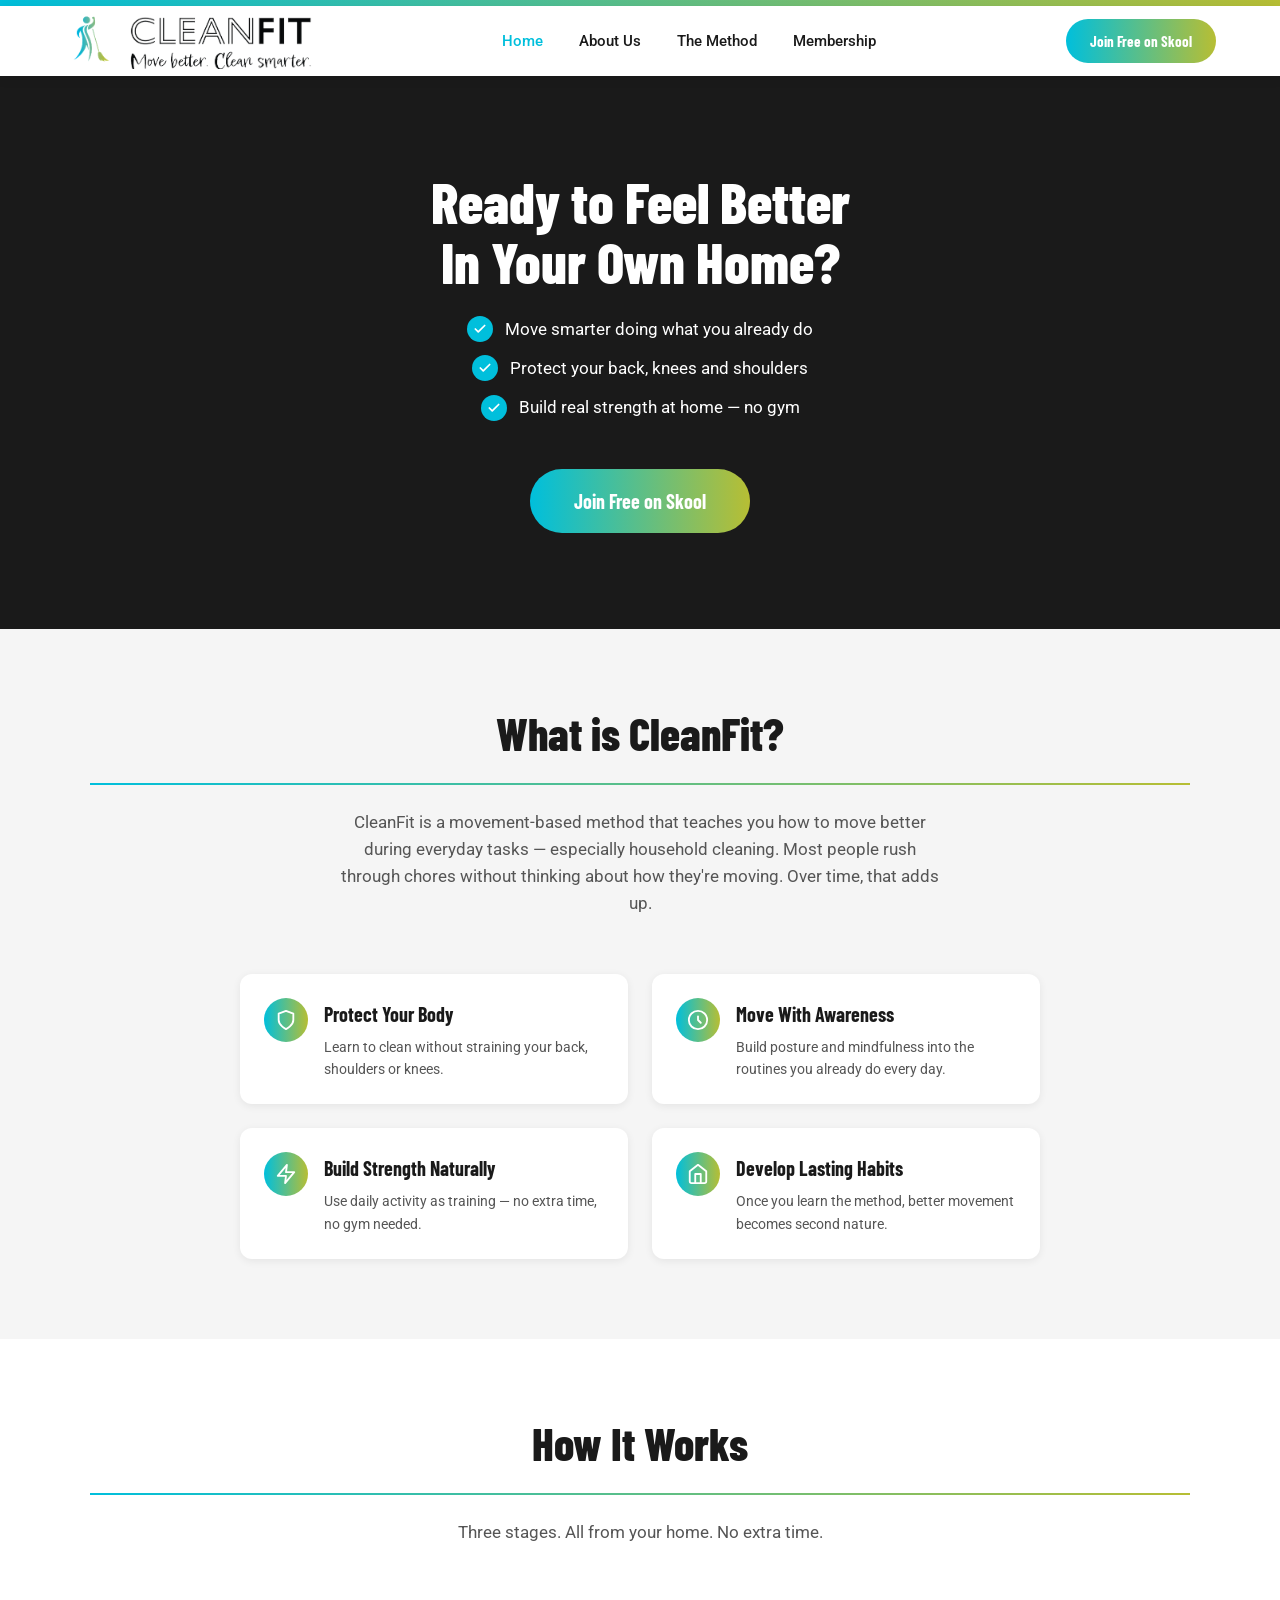
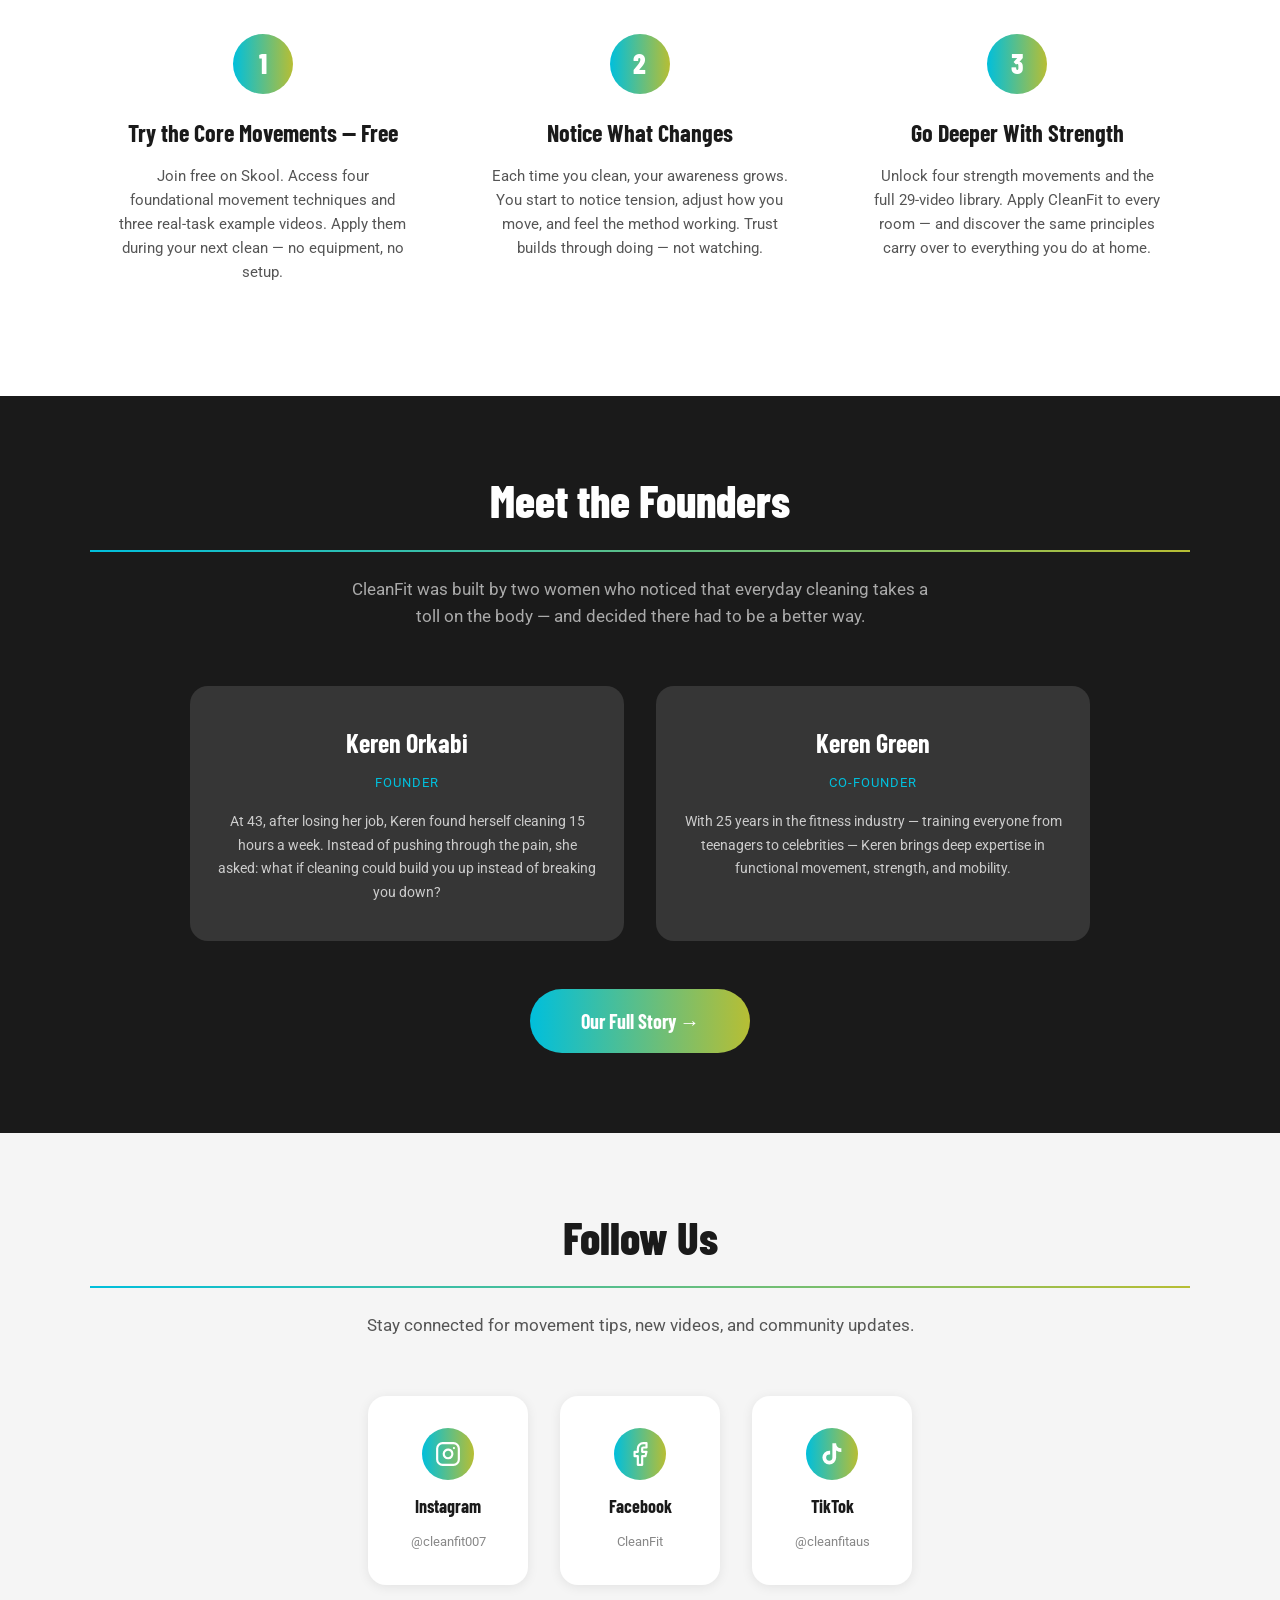
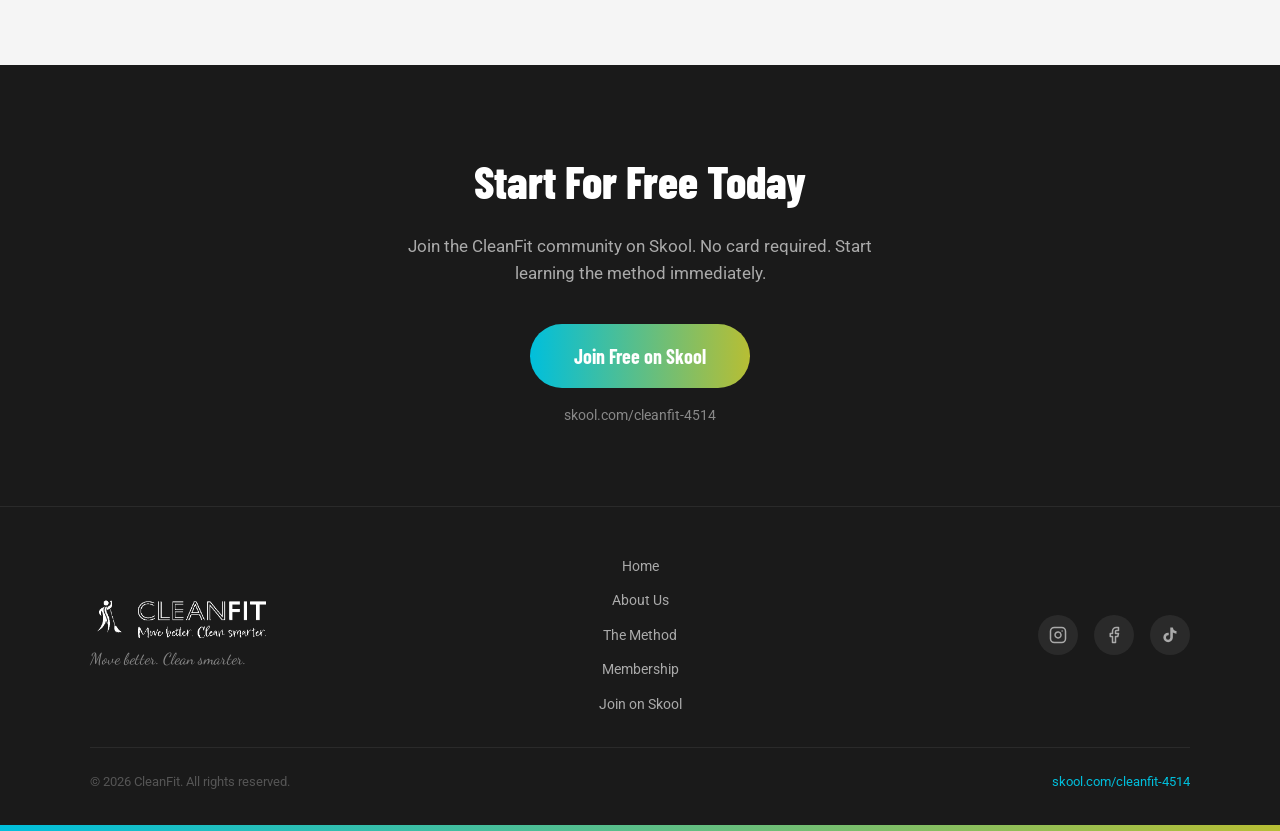
==== index.html @ e42758a2 "fix: update TikTok link to @cleanfitoz across all pages" ====
<!DOCTYPE html>
<html lang="en">
<head>
  <meta charset="UTF-8">
  <meta name="viewport" content="width=device-width, initial-scale=1.0">
  <title>CleanFit – Move Better. Clean Stronger.</title>
  <meta name="description" content="CleanFit teaches you how to move smarter during everyday cleaning tasks — build strength, protect your body, no gym required. Join free on Skool.">
  <link rel="preconnect" href="https://fonts.googleapis.com">
  <link rel="preconnect" href="https://fonts.gstatic.com" crossorigin>
  <link href="https://fonts.googleapis.com/css2?family=Barlow+Condensed:wght@700;800&family=Dancing+Script:wght@700&family=Roboto:wght@400;500&display=swap" rel="stylesheet">
  <link rel="stylesheet" href="css/styles.css">
</head>
<body>

  <!-- Gradient Strip Top -->
  <div class="gradient-strip"></div>

  <!-- Navigation -->
  <nav class="nav">
    <div class="nav-inner">
      <a href="index.html" class="nav-logo">
        <img src="assets/cleanfit-logo-horizontal.png" alt="CleanFit">
      </a>
      <div class="nav-links">
        <a href="index.html" class="active">Home</a>
        <a href="about.html">About Us</a>
        <a href="method.html">The Method</a>
        <a href="membership.html">Membership</a>
      </div>
      <div class="nav-cta">
        <a href="https://skool.com/cleanfit-4514" target="_blank" class="btn-primary">Join Free on Skool</a>
      </div>
      <div class="nav-hamburger" aria-label="Menu">
        <span></span><span></span><span></span>
      </div>
    </div>
    <div class="nav-mobile">
      <a href="index.html">Home</a>
      <a href="about.html">About Us</a>
      <a href="method.html">The Method</a>
      <a href="membership.html">Membership</a>
      <a href="https://skool.com/cleanfit-4514" target="_blank" class="btn-primary">Join Free on Skool</a>
    </div>
  </nav>

  <!-- Hero -->
  <section class="hero">
    <div class="hero-inner">
      <h1>
        <span>Ready to Feel Better</span>
        <span>In Your Own Home?</span>
      </h1>
      <div class="hero-bullets">
        <div class="hero-bullet">
          <div class="tick-filled">
            <svg viewBox="0 0 24 24" fill="none" stroke="white" stroke-width="3" stroke-linecap="round" stroke-linejoin="round"><polyline points="20 6 9 17 4 12"/></svg>
          </div>
          <span>Move smarter doing what you already do</span>
        </div>
        <div class="hero-bullet">
          <div class="tick-filled">
            <svg viewBox="0 0 24 24" fill="none" stroke="white" stroke-width="3" stroke-linecap="round" stroke-linejoin="round"><polyline points="20 6 9 17 4 12"/></svg>
          </div>
          <span>Protect your back, knees and shoulders</span>
        </div>
        <div class="hero-bullet">
          <div class="tick-filled">
            <svg viewBox="0 0 24 24" fill="none" stroke="white" stroke-width="3" stroke-linecap="round" stroke-linejoin="round"><polyline points="20 6 9 17 4 12"/></svg>
          </div>
          <span>Build real strength at home — no gym</span>
        </div>
      </div>
      <a href="https://skool.com/cleanfit-4514" target="_blank" class="btn-primary">Join Free on Skool</a>
    </div>
  </section>

  <!-- What is CleanFit -->
  <section class="section section-surface">
    <div class="section-inner">
      <div class="section-header">
        <h2 class="headline-lg">What is CleanFit?</h2>
        <hr class="gradient-divider">
        <p>CleanFit is a movement-based method that teaches you how to move better during everyday tasks — especially household cleaning. Most people rush through chores without thinking about how they're moving. Over time, that adds up.</p>
      </div>
      <div class="benefits-grid">
        <div class="benefit-item">
          <div class="benefit-icon">
            <svg viewBox="0 0 24 24" fill="none" stroke="currentColor" stroke-width="2" stroke-linecap="round" stroke-linejoin="round"><path d="M12 22s8-4 8-10V5l-8-3-8 3v7c0 6 8 10 8 10z"/></svg>
          </div>
          <div>
            <h3>Protect Your Body</h3>
            <p>Learn to clean without straining your back, shoulders or knees.</p>
          </div>
        </div>
        <div class="benefit-item">
          <div class="benefit-icon">
            <svg viewBox="0 0 24 24" fill="none" stroke="currentColor" stroke-width="2" stroke-linecap="round" stroke-linejoin="round"><circle cx="12" cy="12" r="10"/><path d="M12 8v4l3 3"/></svg>
          </div>
          <div>
            <h3>Move With Awareness</h3>
            <p>Build posture and mindfulness into the routines you already do every day.</p>
          </div>
        </div>
        <div class="benefit-item">
          <div class="benefit-icon">
            <svg viewBox="0 0 24 24" fill="none" stroke="currentColor" stroke-width="2" stroke-linecap="round" stroke-linejoin="round"><path d="M13 2L3 14h9l-1 8 10-12h-9l1-8z"/></svg>
          </div>
          <div>
            <h3>Build Strength Naturally</h3>
            <p>Use daily activity as training — no extra time, no gym needed.</p>
          </div>
        </div>
        <div class="benefit-item">
          <div class="benefit-icon">
            <svg viewBox="0 0 24 24" fill="none" stroke="currentColor" stroke-width="2" stroke-linecap="round" stroke-linejoin="round"><path d="M3 9l9-7 9 7v11a2 2 0 01-2 2H5a2 2 0 01-2-2z"/><polyline points="9 22 9 12 15 12 15 22"/></svg>
          </div>
          <div>
            <h3>Develop Lasting Habits</h3>
            <p>Once you learn the method, better movement becomes second nature.</p>
          </div>
        </div>
      </div>
    </div>
  </section>

  <!-- How It Works -->
  <section class="section section-light">
    <div class="section-inner">
      <div class="section-header">
        <h2 class="headline-lg">How It Works</h2>
        <hr class="gradient-divider">
        <p>Three stages. All from your home. No extra time.</p>
      </div>
      <div class="steps-grid">
        <div class="step-item">
          <div class="step-number">1</div>
          <h3>Try the Core Movements — Free</h3>
          <p>Join free on Skool. Access four foundational movement techniques and three real-task example videos. Apply them during your next clean — no equipment, no setup.</p>
        </div>
        <div class="step-item">
          <div class="step-number">2</div>
          <h3>Notice What Changes</h3>
          <p>Each time you clean, your awareness grows. You start to notice tension, adjust how you move, and feel the method working. Trust builds through doing — not watching.</p>
        </div>
        <div class="step-item">
          <div class="step-number">3</div>
          <h3>Go Deeper With Strength</h3>
          <p>Unlock four strength movements and the full 29-video library. Apply CleanFit to every room — and discover the same principles carry over to everything you do at home.</p>
        </div>
      </div>
    </div>
  </section>

  <!-- Meet the Founders Teaser -->
  <section class="section section-dark">
    <div class="section-inner">
      <div class="section-header">
        <h2 class="headline-lg" style="color:white;">Meet the Founders</h2>
        <hr class="gradient-divider">
        <p style="color:#aaa;">CleanFit was built by two women who noticed that everyday cleaning takes a toll on the body — and decided there had to be a better way.</p>
      </div>
      <div class="founders-teaser">
        <div class="founder-card">
          <h3>Keren Orkabi</h3>
          <p class="role">Founder</p>
          <p>At 43, after losing her job, Keren found herself cleaning 15 hours a week. Instead of pushing through the pain, she asked: what if cleaning could build you up instead of breaking you down?</p>
        </div>
        <div class="founder-card">
          <h3>Keren Green</h3>
          <p class="role">Co-Founder</p>
          <p>With 25 years in the fitness industry — training everyone from teenagers to celebrities — Keren brings deep expertise in functional movement, strength, and mobility.</p>
        </div>
      </div>
      <div style="text-align:center;">
        <a href="about.html" class="btn-primary">Our Full Story →</a>
      </div>
    </div>
  </section>

  <!-- Follow Us -->
  <section class="section section-surface">
    <div class="section-inner">
      <div class="section-header">
        <h2 class="headline-lg">Follow Us</h2>
        <hr class="gradient-divider">
        <p>Stay connected for movement tips, new videos, and community updates.</p>
      </div>
      <div class="social-follow-grid">
        <a href="https://instagram.com/cleanfit007" target="_blank" rel="noopener" class="social-follow-card">
          <div class="platform-icon">
            <svg viewBox="0 0 24 24" fill="none" stroke="currentColor" stroke-width="2" stroke-linecap="round" stroke-linejoin="round"><rect x="2" y="2" width="20" height="20" rx="5" ry="5"/><path d="M16 11.37A4 4 0 1112.63 8 4 4 0 0116 11.37z"/><line x1="17.5" y1="6.5" x2="17.51" y2="6.5"/></svg>
          </div>
          <span class="platform-name">Instagram</span>
          <span class="platform-handle">@cleanfit007</span>
        </a>
        <a href="https://www.facebook.com/profile.php?id=61574846408626" target="_blank" rel="noopener" class="social-follow-card">
          <div class="platform-icon">
            <svg viewBox="0 0 24 24" fill="none" stroke="currentColor" stroke-width="2" stroke-linecap="round" stroke-linejoin="round"><path d="M18 2h-3a5 5 0 00-5 5v3H7v4h3v8h4v-8h3l1-4h-4V7a1 1 0 011-1h3z"/></svg>
          </div>
          <span class="platform-name">Facebook</span>
          <span class="platform-handle">CleanFit</span>
        </a>
        <a href="https://www.tiktok.com/@cleanfitoz" target="_blank" rel="noopener" class="social-follow-card">
          <div class="platform-icon">
            <svg viewBox="0 0 24 24" fill="currentColor"><path d="M19.59 6.69a4.83 4.83 0 01-3.77-4.25V2h-3.45v13.67a2.89 2.89 0 01-2.88 2.5 2.89 2.89 0 01-2.89-2.89 2.89 2.89 0 012.89-2.89c.28 0 .54.04.79.1V9.01a6.33 6.33 0 00-.79-.05 6.34 6.34 0 00-6.34 6.34 6.34 6.34 0 006.34 6.34 6.34 6.34 0 006.33-6.34V8.69a8.26 8.26 0 004.83 1.55V6.79a4.85 4.85 0 01-1.06-.1z"/></svg>
          </div>
          <span class="platform-name">TikTok</span>
          <span class="platform-handle">@cleanfitaus</span>
        </a>
      </div>
    </div>
  </section>

  <!-- Final CTA -->
  <section class="cta-banner">
    <h2>Start For Free Today</h2>
    <p>Join the CleanFit community on Skool. No card required. Start learning the method immediately.</p>
    <a href="https://skool.com/cleanfit-4514" target="_blank" class="btn-primary">Join Free on Skool</a>
    <span class="cta-url">skool.com/cleanfit-4514</span>
  </section>

  <!-- Footer -->
  <footer class="footer">
    <div class="footer-inner">
      <div class="footer-logo">
        <img src="assets/cleanfit-logo-horizontal-dark.png" alt="CleanFit" style="height:40px;width:auto;">
        <p class="footer-tagline">Move better. Clean smarter.</p>
      </div>
      <div class="footer-links">
        <a href="index.html">Home</a>
        <a href="about.html">About Us</a>
        <a href="method.html">The Method</a>
        <a href="membership.html">Membership</a>
        <a href="https://skool.com/cleanfit-4514" target="_blank">Join on Skool</a>
      </div>
      <div class="footer-social">
        <a href="https://instagram.com/cleanfit007" target="_blank" rel="noopener" class="social-icon" aria-label="Instagram">
          <svg viewBox="0 0 24 24" fill="none" stroke="currentColor" stroke-width="2" stroke-linecap="round" stroke-linejoin="round"><rect x="2" y="2" width="20" height="20" rx="5" ry="5"/><path d="M16 11.37A4 4 0 1112.63 8 4 4 0 0116 11.37z"/><line x1="17.5" y1="6.5" x2="17.51" y2="6.5"/></svg>
        </a>
        <a href="https://www.facebook.com/profile.php?id=61574846408626" target="_blank" rel="noopener" class="social-icon" aria-label="Facebook">
          <svg viewBox="0 0 24 24" fill="none" stroke="currentColor" stroke-width="2" stroke-linecap="round" stroke-linejoin="round"><path d="M18 2h-3a5 5 0 00-5 5v3H7v4h3v8h4v-8h3l1-4h-4V7a1 1 0 011-1h3z"/></svg>
        </a>
        <a href="https://www.tiktok.com/@cleanfitoz" target="_blank" rel="noopener" class="social-icon" aria-label="TikTok">
          <svg viewBox="0 0 24 24" fill="currentColor"><path d="M19.59 6.69a4.83 4.83 0 01-3.77-4.25V2h-3.45v13.67a2.89 2.89 0 01-2.88 2.5 2.89 2.89 0 01-2.89-2.89 2.89 2.89 0 012.89-2.89c.28 0 .54.04.79.1V9.01a6.33 6.33 0 00-.79-.05 6.34 6.34 0 00-6.34 6.34 6.34 6.34 0 006.34 6.34 6.34 6.34 0 006.33-6.34V8.69a8.26 8.26 0 004.83 1.55V6.79a4.85 4.85 0 01-1.06-.1z"/></svg>
        </a>
      </div>
    </div>
    <div class="footer-bottom">
      <p>© 2026 CleanFit. All rights reserved.</p>
      <span class="footer-skool">skool.com/cleanfit-4514</span>
    </div>
  </footer>

  <!-- Gradient Strip Bottom -->
  <div class="gradient-strip"></div>

  <script src="js/main.js"></script>
</body>
</html>
---- css/styles.css ----
/* ============================================
   CleanFit Website – Styles
   Brand tokens from CleanFit_Theme.md
   ============================================ */

:root {
  --color-primary: #00BFDC;
  --color-secondary: #B7BE34;
  --color-near-black: #1A1A1A;
  --color-white: #FFFFFF;
  --color-surface: #F5F5F5;
  --color-card-dark: #363636;
  --color-warm-cream: #FBF5E8;
  --gradient: linear-gradient(to right, #00BFDC, #B7BE34);
  --font-display: 'Barlow Condensed', sans-serif;
  --font-body: 'Roboto', sans-serif;
  --font-script: 'Dancing Script', cursive;
  --radius-sm: 8px;
  --radius-md: 12px;
  --radius-lg: 18px;
  --radius-full: 9999px;
}

/* ============================================
   Reset & Base
   ============================================ */
*, *::before, *::after { box-sizing: border-box; margin: 0; padding: 0; }

html { scroll-behavior: smooth; }

body {
  font-family: var(--font-body);
  font-size: 16px;
  color: var(--color-near-black);
  background: var(--color-white);
  line-height: 1.6;
}

img { max-width: 100%; display: block; }
a { color: inherit; text-decoration: none; }
ul { list-style: none; }

/* ============================================
   Gradient Strip
   ============================================ */
.gradient-strip {
  height: 6px;
  background: var(--gradient);
  width: 100%;
  flex-shrink: 0;
}

/* ============================================
   Typography
   ============================================ */
.display { font-family: var(--font-display); font-size: 57px; font-weight: 800; line-height: 1.05; }
.headline-lg { font-family: var(--font-display); font-size: 45px; font-weight: 800; line-height: 1.1; }
.headline-md { font-family: var(--font-display); font-size: 32px; font-weight: 700; line-height: 1.15; }
.headline-sm { font-family: var(--font-display); font-size: 28px; font-weight: 700; line-height: 1.2; }
.tagline { font-family: var(--font-script); font-size: 24px; font-weight: 700; }
.body-lg { font-size: 16px; line-height: 1.7; }
.body-md { font-size: 14px; line-height: 1.6; }

.gradient-text {
  background: var(--gradient);
  -webkit-background-clip: text;
  -webkit-text-fill-color: transparent;
  background-clip: text;
}

/* ============================================
   Buttons
   ============================================ */
.btn-primary {
  display: inline-block;
  background: var(--gradient);
  color: var(--color-white);
  font-family: var(--font-display);
  font-weight: 700;
  font-size: 20px;
  padding: 16px 40px;
  border-radius: var(--radius-full);
  border: none;
  cursor: pointer;
  min-width: 220px;
  text-align: center;
  transition: opacity 0.2s ease, transform 0.2s ease;
}
.btn-primary:hover { opacity: 0.92; transform: translateY(-2px); }

.btn-ghost {
  display: inline-block;
  background: transparent;
  color: var(--color-white);
  font-family: var(--font-display);
  font-weight: 700;
  font-size: 18px;
  padding: 14px 36px;
  border-radius: var(--radius-full);
  border: 2px solid var(--color-primary);
  cursor: pointer;
  text-align: center;
  transition: background 0.2s ease;
}
.btn-ghost:hover { background: rgba(0,191,220,0.1); }

/* ============================================
   Gradient Divider
   ============================================ */
.gradient-divider {
  height: 2px;
  background: var(--gradient);
  border: none;
  margin: 24px 0;
}

/* ============================================
   Navigation
   ============================================ */
.nav {
  position: sticky;
  top: 0;
  z-index: 100;
  background: var(--color-white);
  box-shadow: 0 2px 12px rgba(0,0,0,0.08);
}

.nav-inner {
  max-width: 1200px;
  margin: 0 auto;
  padding: 0 24px;
  height: 70px;
  display: flex;
  align-items: center;
  justify-content: space-between;
  gap: 24px;
}

.nav-logo img { height: 56px; width: auto; }

.nav-links {
  display: flex;
  align-items: center;
  gap: 36px;
}

.nav-links a {
  font-family: var(--font-body);
  font-weight: 500;
  font-size: 15px;
  color: var(--color-near-black);
  transition: color 0.2s;
}
.nav-links a:hover, .nav-links a.active { color: var(--color-primary); }

.nav-cta .btn-primary { font-size: 15px; padding: 10px 24px; min-width: unset; }

.nav-hamburger {
  display: none;
  flex-direction: column;
  gap: 5px;
  cursor: pointer;
  padding: 8px;
}
.nav-hamburger span {
  display: block;
  width: 24px;
  height: 2px;
  background: var(--color-near-black);
  transition: all 0.3s;
}

.nav-mobile {
  display: none;
  flex-direction: column;
  background: var(--color-white);
  padding: 16px 24px 24px;
  border-top: 1px solid #eee;
}
.nav-mobile a {
  font-size: 16px;
  font-weight: 500;
  padding: 12px 0;
  border-bottom: 1px solid #f0f0f0;
  color: var(--color-near-black);
}
.nav-mobile a:last-child { border-bottom: none; }
.nav-mobile .btn-primary { margin-top: 16px; width: 100%; }

/* ============================================
   Hero
   ============================================ */
.hero {
  background: var(--color-near-black);
  padding: 96px 24px;
  text-align: center;
}

.hero-inner { max-width: 800px; margin: 0 auto; }

.hero h1 {
  font-family: var(--font-display);
  font-size: 57px;
  font-weight: 800;
  color: var(--color-white);
  line-height: 1.05;
  margin-bottom: 24px;
}

.hero h1 span { display: block; }

.hero-tagline {
  font-family: var(--font-script);
  font-size: 26px;
  color: var(--color-primary);
  margin-bottom: 32px;
}

.hero-bullets {
  display: flex;
  flex-direction: column;
  align-items: center;
  gap: 12px;
  margin-bottom: 48px;
}

.hero-bullet {
  display: flex;
  align-items: center;
  gap: 12px;
  color: var(--color-white);
  font-size: 17px;
}

.tick-filled {
  width: 26px;
  height: 26px;
  border-radius: 50%;
  background: var(--color-primary);
  display: flex;
  align-items: center;
  justify-content: center;
  flex-shrink: 0;
}

.tick-filled svg { width: 14px; height: 14px; }

/* ============================================
   Section Base
   ============================================ */
.section { padding: 80px 24px; }
.section-inner { max-width: 1100px; margin: 0 auto; }
.section-header { text-align: center; margin-bottom: 56px; }
.section-header h2 { margin-bottom: 16px; }
.section-header p { max-width: 600px; margin: 0 auto; color: #555; font-size: 17px; }

.section-light { background: var(--color-white); }
.section-surface { background: var(--color-surface); }
.section-dark { background: var(--color-near-black); color: var(--color-white); }
.section-cream { background: var(--color-warm-cream); }

/* ============================================
   What is CleanFit – Benefit Ticks
   ============================================ */
.benefits-grid {
  display: grid;
  grid-template-columns: repeat(2, 1fr);
  gap: 24px;
  max-width: 800px;
  margin: 0 auto;
}

.benefit-item {
  display: flex;
  align-items: flex-start;
  gap: 16px;
  background: var(--color-white);
  padding: 24px;
  border-radius: var(--radius-md);
  box-shadow: 0 2px 8px rgba(0,0,0,0.07);
}

.benefit-icon {
  width: 44px;
  height: 44px;
  border-radius: 50%;
  background: var(--gradient);
  display: flex;
  align-items: center;
  justify-content: center;
  flex-shrink: 0;
}
.benefit-icon svg { width: 22px; height: 22px; color: white; }

.benefit-item h3 {
  font-family: var(--font-display);
  font-size: 20px;
  font-weight: 700;
  margin-bottom: 6px;
}
.benefit-item p { font-size: 14px; color: #555; }

/* ============================================
   How It Works – Steps
   ============================================ */
.steps-grid {
  display: grid;
  grid-template-columns: repeat(3, 1fr);
  gap: 32px;
}

.step-item { text-align: center; padding: 32px 24px; }

.step-number {
  width: 60px;
  height: 60px;
  border-radius: 50%;
  background: var(--gradient);
  color: var(--color-white);
  font-family: var(--font-display);
  font-size: 28px;
  font-weight: 800;
  display: flex;
  align-items: center;
  justify-content: center;
  margin: 0 auto 20px;
}

.step-item h3 {
  font-family: var(--font-display);
  font-size: 24px;
  font-weight: 700;
  margin-bottom: 12px;
}
.step-item p { color: #555; font-size: 15px; }

/* ============================================
   Founders Teaser
   ============================================ */
.founders-teaser {
  display: grid;
  grid-template-columns: repeat(2, 1fr);
  gap: 32px;
  max-width: 900px;
  margin: 0 auto 48px;
}

.founder-card {
  background: var(--color-card-dark);
  border-radius: var(--radius-lg);
  padding: 36px 28px;
  text-align: center;
  color: var(--color-white);
}

.founder-card h3 {
  font-family: var(--font-display);
  font-size: 26px;
  font-weight: 700;
  margin-bottom: 8px;
}

.founder-card .role {
  font-size: 13px;
  color: var(--color-primary);
  text-transform: uppercase;
  letter-spacing: 1px;
  margin-bottom: 16px;
}

.founder-card p { font-size: 14px; color: #ccc; line-height: 1.7; }

/* ============================================
   Pricing Cards
   ============================================ */
.pricing-grid {
  display: grid;
  grid-template-columns: repeat(2, 1fr);
  gap: 32px;
  max-width: 760px;
  margin: 0 auto 48px;
}

.pricing-card {
  background: var(--color-card-dark);
  border-radius: var(--radius-lg);
  overflow: hidden;
}

.pricing-card .card-header {
  padding: 28px 24px;
  text-align: center;
}

.pricing-card.free .card-header { background: var(--color-primary); }
.pricing-card.member .card-header { background: var(--color-secondary); }

.tier-pill {
  display: inline-block;
  background: rgba(255,255,255,0.25);
  color: white;
  font-family: var(--font-display);
  font-size: 13px;
  font-weight: 700;
  letter-spacing: 2px;
  text-transform: uppercase;
  padding: 4px 16px 6px;
  border-radius: 10px;
  margin-bottom: 10px;
}

.card-header .card-price {
  font-family: var(--font-display);
  font-size: 42px;
  font-weight: 800;
  color: var(--color-white);
  line-height: 1;
  margin-bottom: 4px;
}

.card-header .card-subtitle {
  font-size: 13px;
  color: rgba(255,255,255,0.75);
}

.card-body { padding: 28px 24px; }

.tick-item {
  display: flex;
  align-items: center;
  gap: 12px;
  margin-bottom: 16px;
  color: var(--color-white);
  font-size: 15px;
}

.tick-circle {
  width: 26px;
  height: 26px;
  border-radius: 50%;
  display: flex;
  align-items: center;
  justify-content: center;
  flex-shrink: 0;
}
.tick-circle svg { width: 14px; height: 14px; }
.free .tick-circle { background: var(--color-primary); }
.member .tick-circle { background: var(--color-secondary); }

.pricing-cta { text-align: center; }

/* ============================================
   CTA Banner
   ============================================ */
.cta-banner {
  background: var(--color-near-black);
  padding: 80px 24px;
  text-align: center;
}

.cta-banner h2 {
  font-family: var(--font-display);
  font-size: 45px;
  font-weight: 800;
  color: var(--color-white);
  margin-bottom: 16px;
}

.cta-banner p {
  color: #aaa;
  font-size: 17px;
  margin-bottom: 36px;
  max-width: 500px;
  margin-left: auto;
  margin-right: auto;
}

.cta-url {
  display: block;
  margin-top: 16px;
  font-size: 14px;
  color: #888;
}

/* ============================================
   Footer
   ============================================ */
.footer {
  background: var(--color-near-black);
  padding: 48px 24px 32px;
  border-top: 1px solid #2a2a2a;
}

.footer-inner {
  max-width: 1100px;
  margin: 0 auto;
  display: grid;
  grid-template-columns: 1fr auto 1fr;
  align-items: center;
  gap: 32px;
  margin-bottom: 32px;
}

.footer-logo img { width: 60px; }
.footer-logo .footer-tagline {
  font-family: var(--font-script);
  font-size: 16px;
  color: #888;
  margin-top: 8px;
}

.footer-links {
  display: flex;
  flex-direction: column;
  align-items: center;
  gap: 12px;
}
.footer-links a { color: #aaa; font-size: 14px; transition: color 0.2s; }
.footer-links a:hover { color: var(--color-primary); }

.footer-social {
  display: flex;
  justify-content: flex-end;
  gap: 16px;
}

.social-icon {
  width: 40px;
  height: 40px;
  border-radius: 50%;
  background: #2a2a2a;
  display: flex;
  align-items: center;
  justify-content: center;
  color: #aaa;
  transition: background 0.2s, color 0.2s;
}
.social-icon:hover { background: var(--color-primary); color: var(--color-white); }
.social-icon svg { width: 18px; height: 18px; }

.footer-bottom {
  max-width: 1100px;
  margin: 0 auto;
  padding-top: 24px;
  border-top: 1px solid #2a2a2a;
  display: flex;
  justify-content: space-between;
  align-items: center;
}
.footer-bottom p { font-size: 13px; color: #555; }
.footer-skool { font-size: 13px; color: var(--color-primary); }

/* ============================================
   Page Hero (inner pages)
   ============================================ */
.page-hero {
  background: var(--color-near-black);
  padding: 72px 24px 64px;
  text-align: center;
}
.page-hero h1 {
  font-family: var(--font-display);
  font-size: 57px;
  font-weight: 800;
  color: var(--color-white);
  margin-bottom: 16px;
}
.page-hero p {
  font-size: 18px;
  color: #aaa;
  max-width: 560px;
  margin: 0 auto;
}

/* ============================================
   About Page – Founder Sections
   ============================================ */
.founder-section {
  display: grid;
  grid-template-columns: 1fr 1fr;
  gap: 64px;
  align-items: start;
  padding: 72px 0;
}

.founder-section.reverse { direction: rtl; }
.founder-section.reverse > * { direction: ltr; }

.founder-video {
  position: relative;
  padding-bottom: 56.25%;
  height: 0;
  border-radius: var(--radius-lg);
  overflow: hidden;
  background: #111;
}
.founder-video iframe {
  position: absolute;
  top: 0; left: 0;
  width: 100%; height: 100%;
  border: none;
}

.video-placeholder {
  position: absolute;
  top: 0; left: 0;
  width: 100%; height: 100%;
  display: flex;
  flex-direction: column;
  align-items: center;
  justify-content: center;
  background: #1a1a1a;
  color: #666;
  font-size: 14px;
  gap: 12px;
}
.video-placeholder svg { width: 48px; height: 48px; color: #444; }

.founder-content h2 {
  font-family: var(--font-display);
  font-size: 38px;
  font-weight: 800;
  margin-bottom: 6px;
}

.founder-content .founder-role {
  font-size: 13px;
  color: var(--color-primary);
  text-transform: uppercase;
  letter-spacing: 1.5px;
  margin-bottom: 20px;
}

.founder-content p {
  font-size: 16px;
  color: #444;
  line-height: 1.8;
  margin-bottom: 16px;
}

.quote-block {
  border-left: 3px solid var(--color-primary);
  padding: 16px 20px;
  margin: 24px 0;
  background: var(--color-surface);
  border-radius: 0 var(--radius-sm) var(--radius-sm) 0;
}
.quote-block p { font-style: italic; color: #333; margin: 0; }

/* ============================================
   Method Page
   ============================================ */
.movements-grid {
  display: grid;
  grid-template-columns: repeat(2, 1fr);
  gap: 24px;
}

.movement-card {
  background: var(--color-white);
  border-radius: var(--radius-md);
  padding: 28px;
  box-shadow: 0 2px 10px rgba(0,0,0,0.07);
  border-top: 4px solid var(--color-primary);
}

.movement-card.strength { border-top-color: var(--color-secondary); }

.movement-card h3 {
  font-family: var(--font-display);
  font-size: 24px;
  font-weight: 700;
  margin-bottom: 10px;
}

.movement-card p { font-size: 15px; color: #555; }

.course-table {
  width: 100%;
  border-collapse: collapse;
  margin-top: 16px;
}
.course-table th {
  background: var(--color-near-black);
  color: var(--color-white);
  font-family: var(--font-display);
  font-size: 16px;
  font-weight: 700;
  padding: 14px 20px;
  text-align: left;
}
.course-table td {
  padding: 14px 20px;
  border-bottom: 1px solid #eee;
  font-size: 15px;
}
.course-table tr:last-child td { border-bottom: none; }
.course-table tr:nth-child(even) td { background: var(--color-surface); }
.course-table td:last-child { text-align: center; font-weight: 500; color: var(--color-primary); }

/* ============================================
   Follow Us
   ============================================ */
.social-follow-grid {
  display: flex;
  justify-content: center;
  gap: 32px;
  flex-wrap: wrap;
}

.social-follow-card {
  display: flex;
  flex-direction: column;
  align-items: center;
  gap: 12px;
  padding: 32px 40px;
  background: var(--color-white);
  border-radius: var(--radius-lg);
  box-shadow: 0 2px 12px rgba(0,0,0,0.08);
  transition: transform 0.2s, box-shadow 0.2s;
  min-width: 160px;
}
.social-follow-card:hover { transform: translateY(-4px); box-shadow: 0 8px 24px rgba(0,0,0,0.12); }

.social-follow-card .platform-icon {
  width: 52px;
  height: 52px;
  border-radius: 50%;
  background: var(--gradient);
  display: flex;
  align-items: center;
  justify-content: center;
}
.social-follow-card .platform-icon svg { width: 26px; height: 26px; color: white; }
.social-follow-card .platform-name {
  font-family: var(--font-display);
  font-size: 18px;
  font-weight: 700;
}
.social-follow-card .platform-handle { font-size: 13px; color: #888; }

/* ============================================
   Responsive – Tablet (768px)
   ============================================ */
@media (min-width: 768px) and (max-width: 1023px) {
  .steps-grid { grid-template-columns: repeat(3, 1fr); }
  .founder-section { grid-template-columns: 1fr; gap: 40px; }
  .founder-section.reverse { direction: ltr; }
}

/* ============================================
   Responsive – Mobile (< 768px)
   ============================================ */
@media (max-width: 767px) {
  .display, .hero h1, .page-hero h1 { font-size: 38px; }
  .headline-lg, .cta-banner h2 { font-size: 32px; }
  .headline-md { font-size: 26px; }

  .hero { padding: 64px 20px; }
  .section { padding: 56px 20px; }

  .nav-links, .nav-cta { display: none; }
  .nav-hamburger { display: flex; }
  .nav-mobile.open { display: flex; }

  .benefits-grid { grid-template-columns: 1fr; }
  .steps-grid { grid-template-columns: 1fr; }
  .founders-teaser { grid-template-columns: 1fr; }
  .pricing-grid { grid-template-columns: 1fr; }
  .movements-grid { grid-template-columns: 1fr; }
  .founder-section { grid-template-columns: 1fr; gap: 32px; }
  .founder-section.reverse { direction: ltr; }

  .footer-inner { grid-template-columns: 1fr; text-align: center; }
  .footer-social { justify-content: center; }
  .footer-bottom { flex-direction: column; gap: 8px; text-align: center; }

  .btn-primary { width: 100%; min-width: unset; }
}
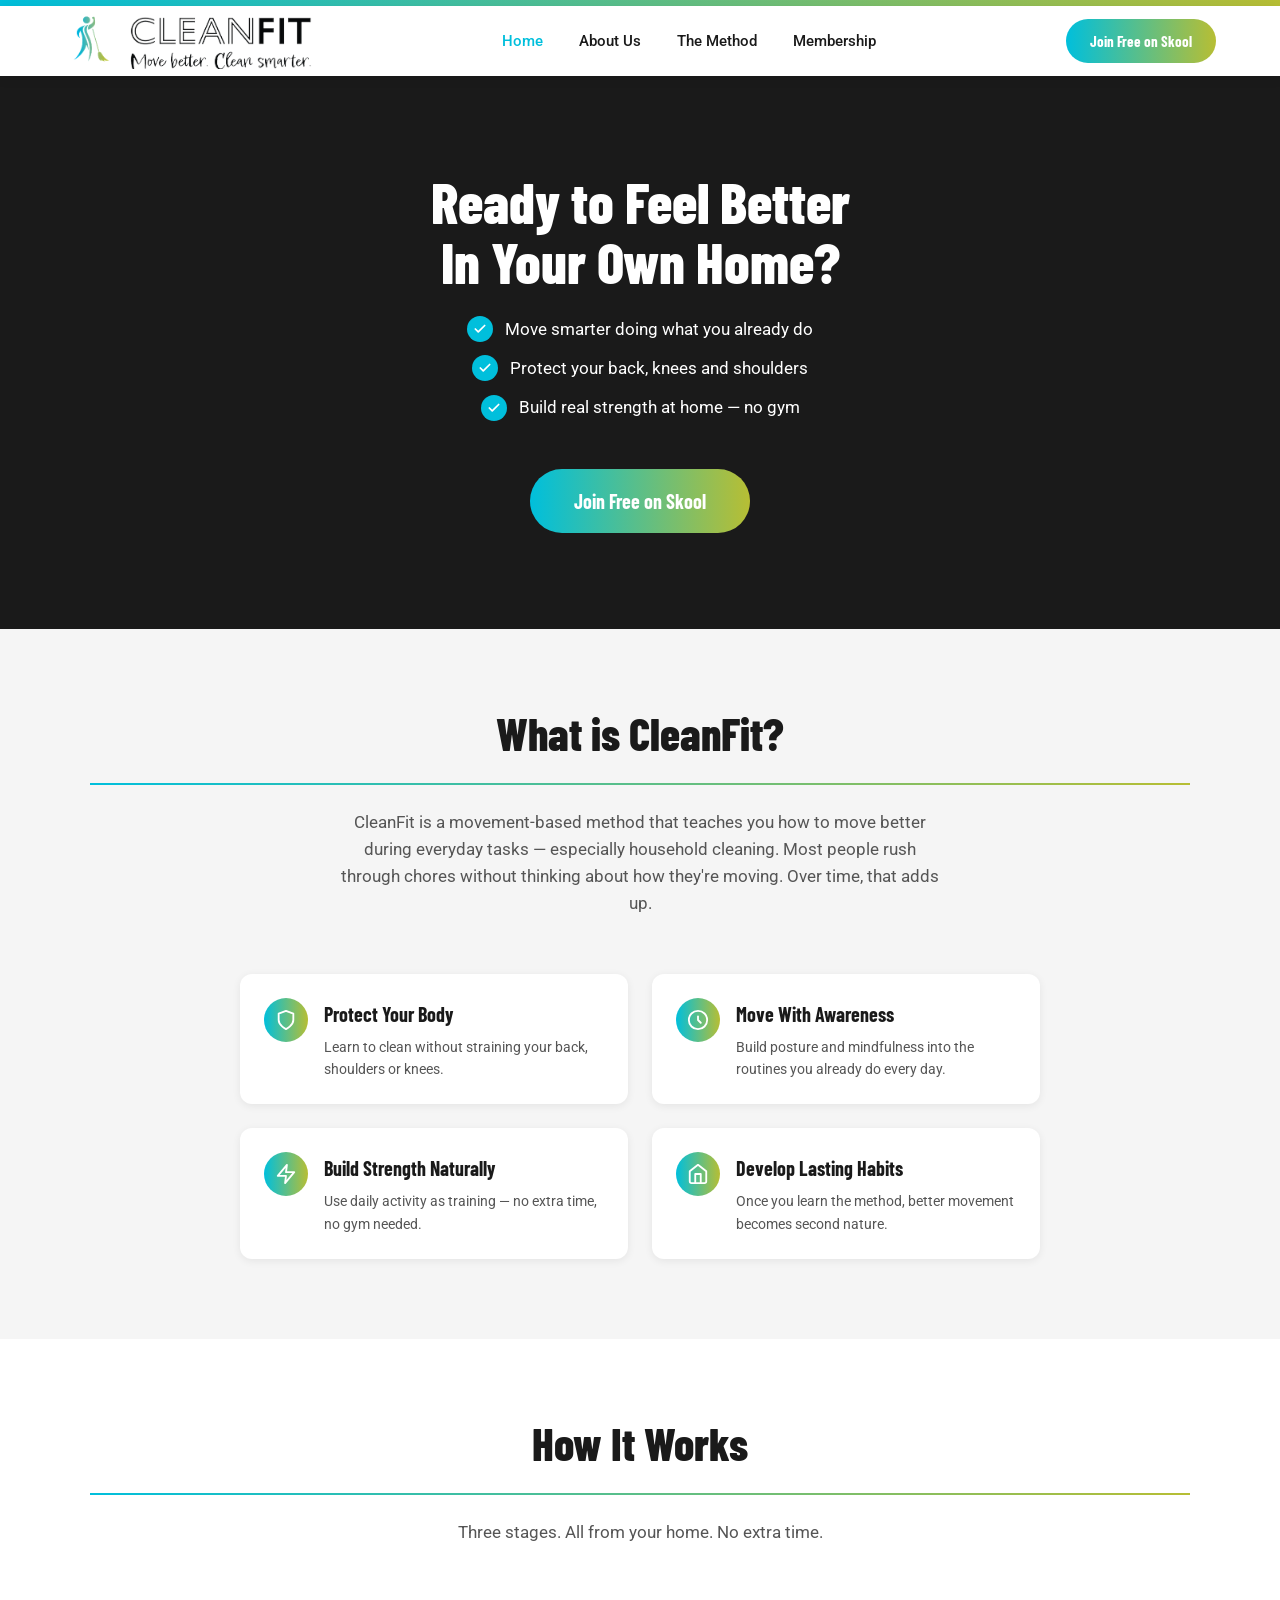
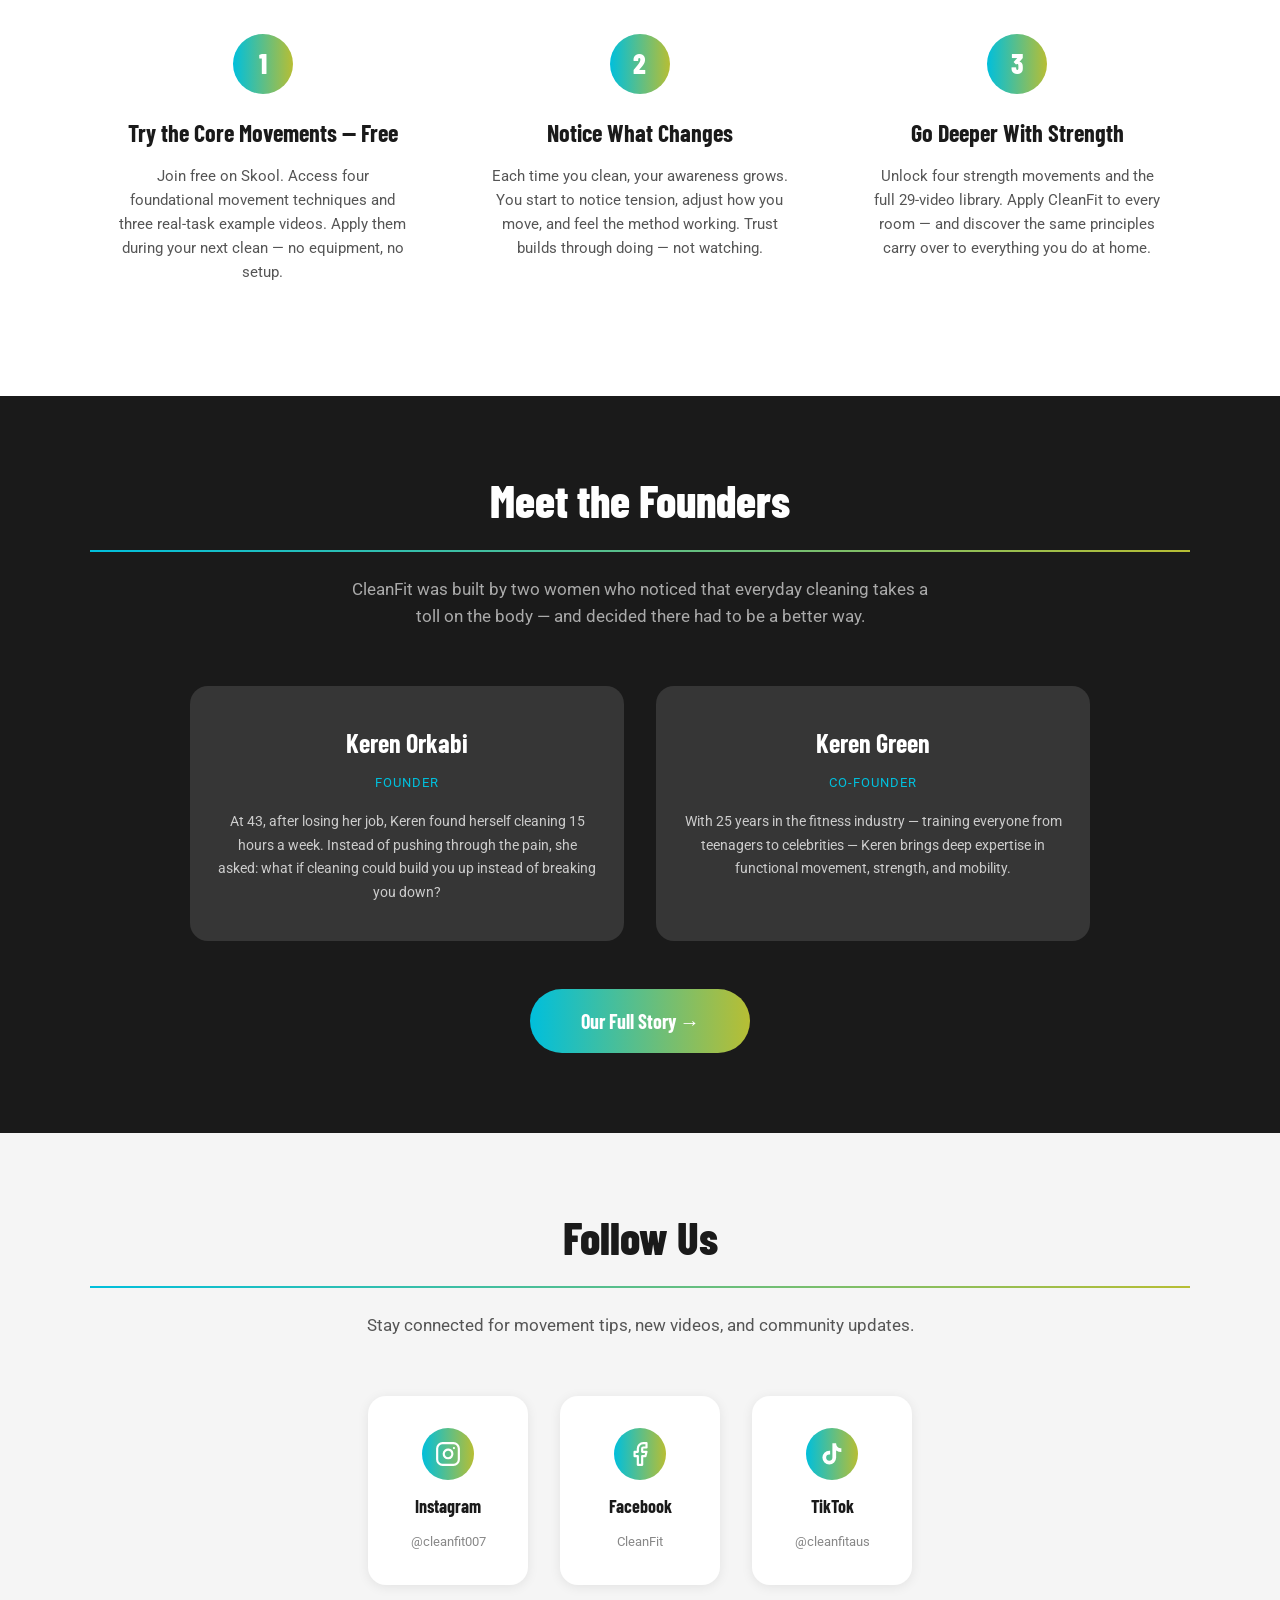
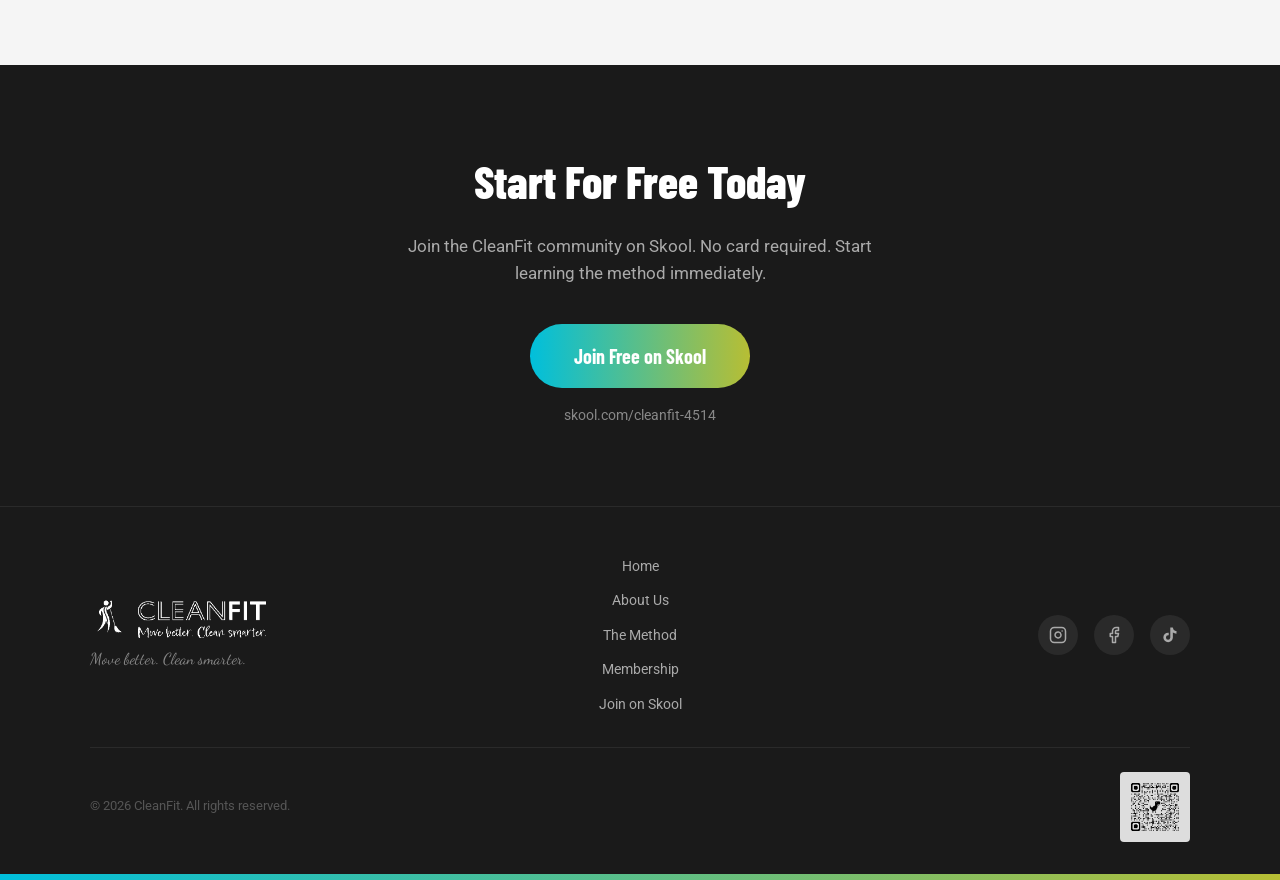
==== commit 8325448c: "feat: replace footer URL text with clickable QR code on all pages" ====
--- a/index.html
+++ b/index.html
@@ -247,7 +247,7 @@
     </div>
     <div class="footer-bottom">
       <p>© 2026 CleanFit. All rights reserved.</p>
-      <span class="footer-skool">skool.com/cleanfit-4514</span>
+      <a href="https://skool.com/cleanfit-4514" target="_blank" class="footer-qr" aria-label="Join CleanFit on Skool"><img src="assets/skool-qr.png" alt="Scan to join CleanFit on Skool"></a>
     </div>
   </footer>
 
--- a/css/styles.css
+++ b/css/styles.css
@@ -548,7 +548,8 @@
   align-items: center;
 }
 .footer-bottom p { font-size: 13px; color: #555; }
-.footer-skool { font-size: 13px; color: var(--color-primary); }
+.footer-qr img { width: 70px; height: 70px; display: block; background: #fff; padding: 6px; border-radius: 4px; opacity: 0.85; transition: opacity 0.2s; }
+.footer-qr:hover img { opacity: 1; }
 
 /* ============================================
    Page Hero (inner pages)
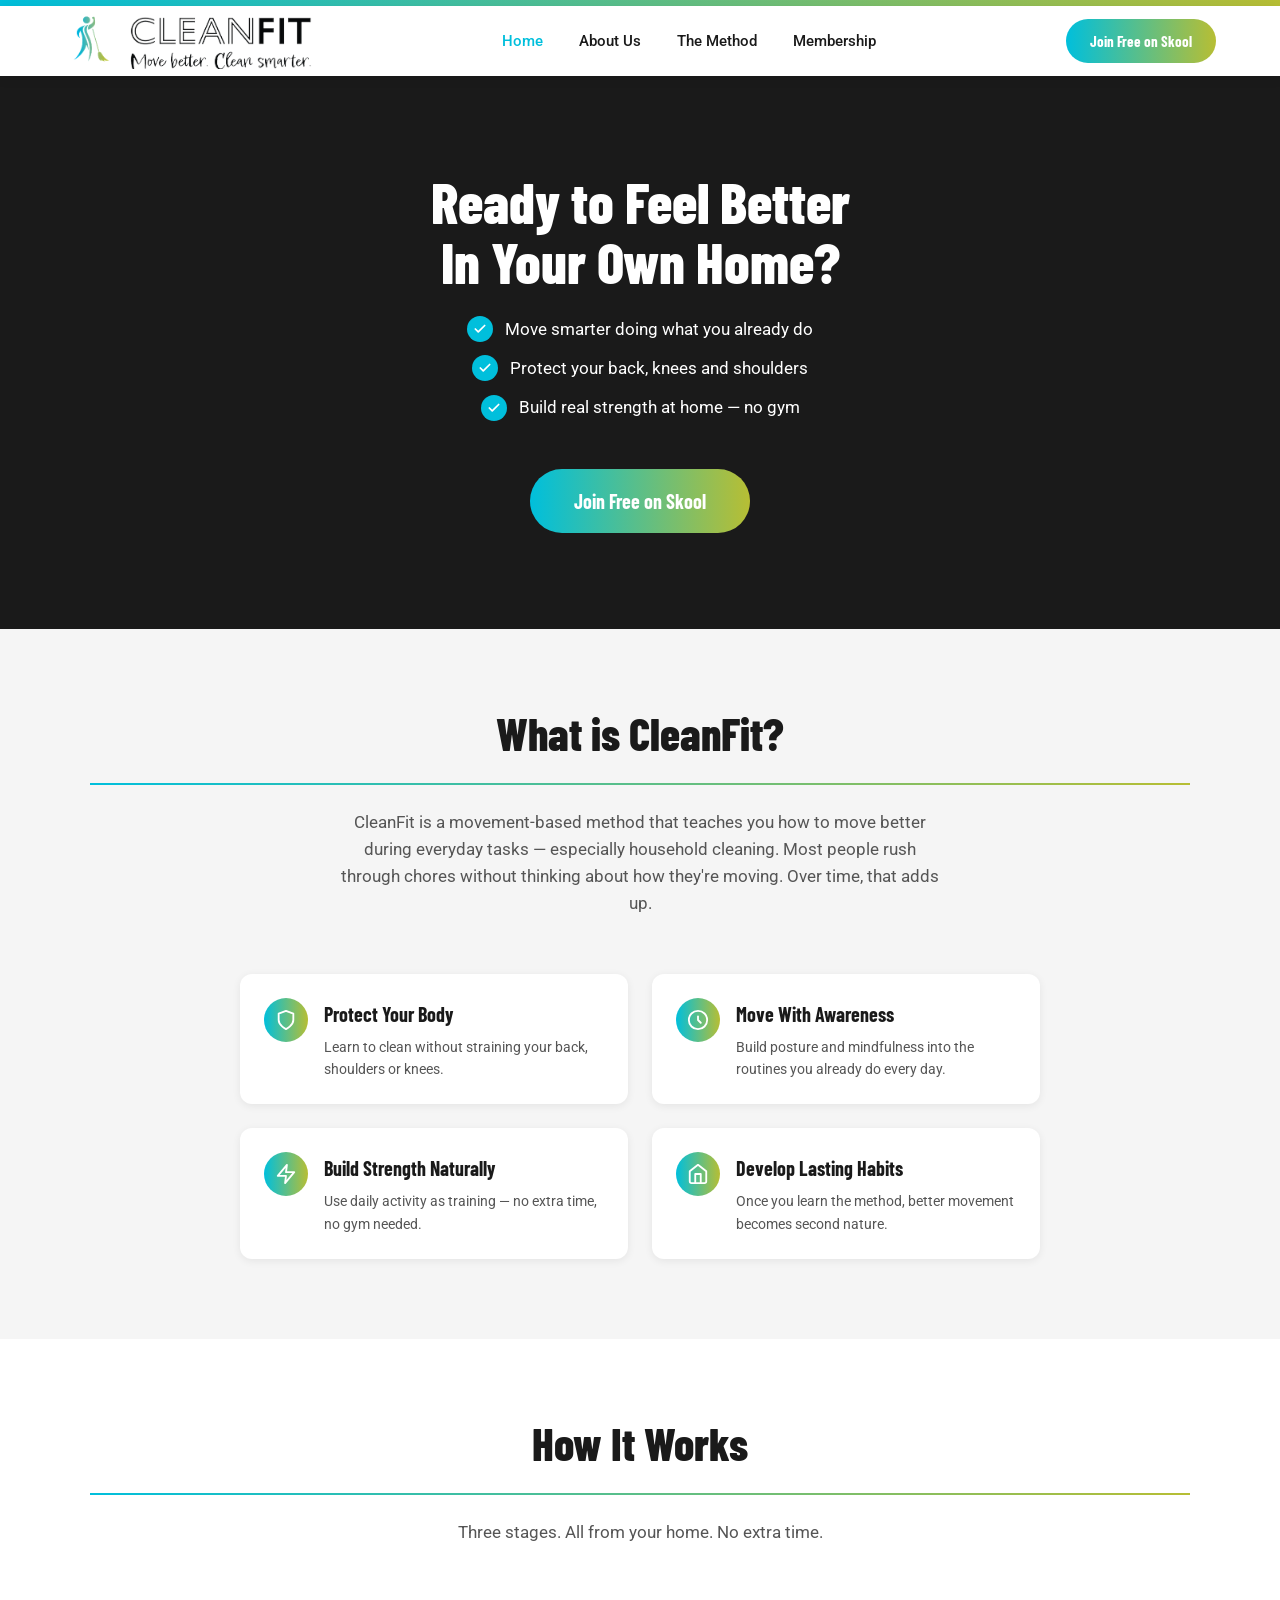
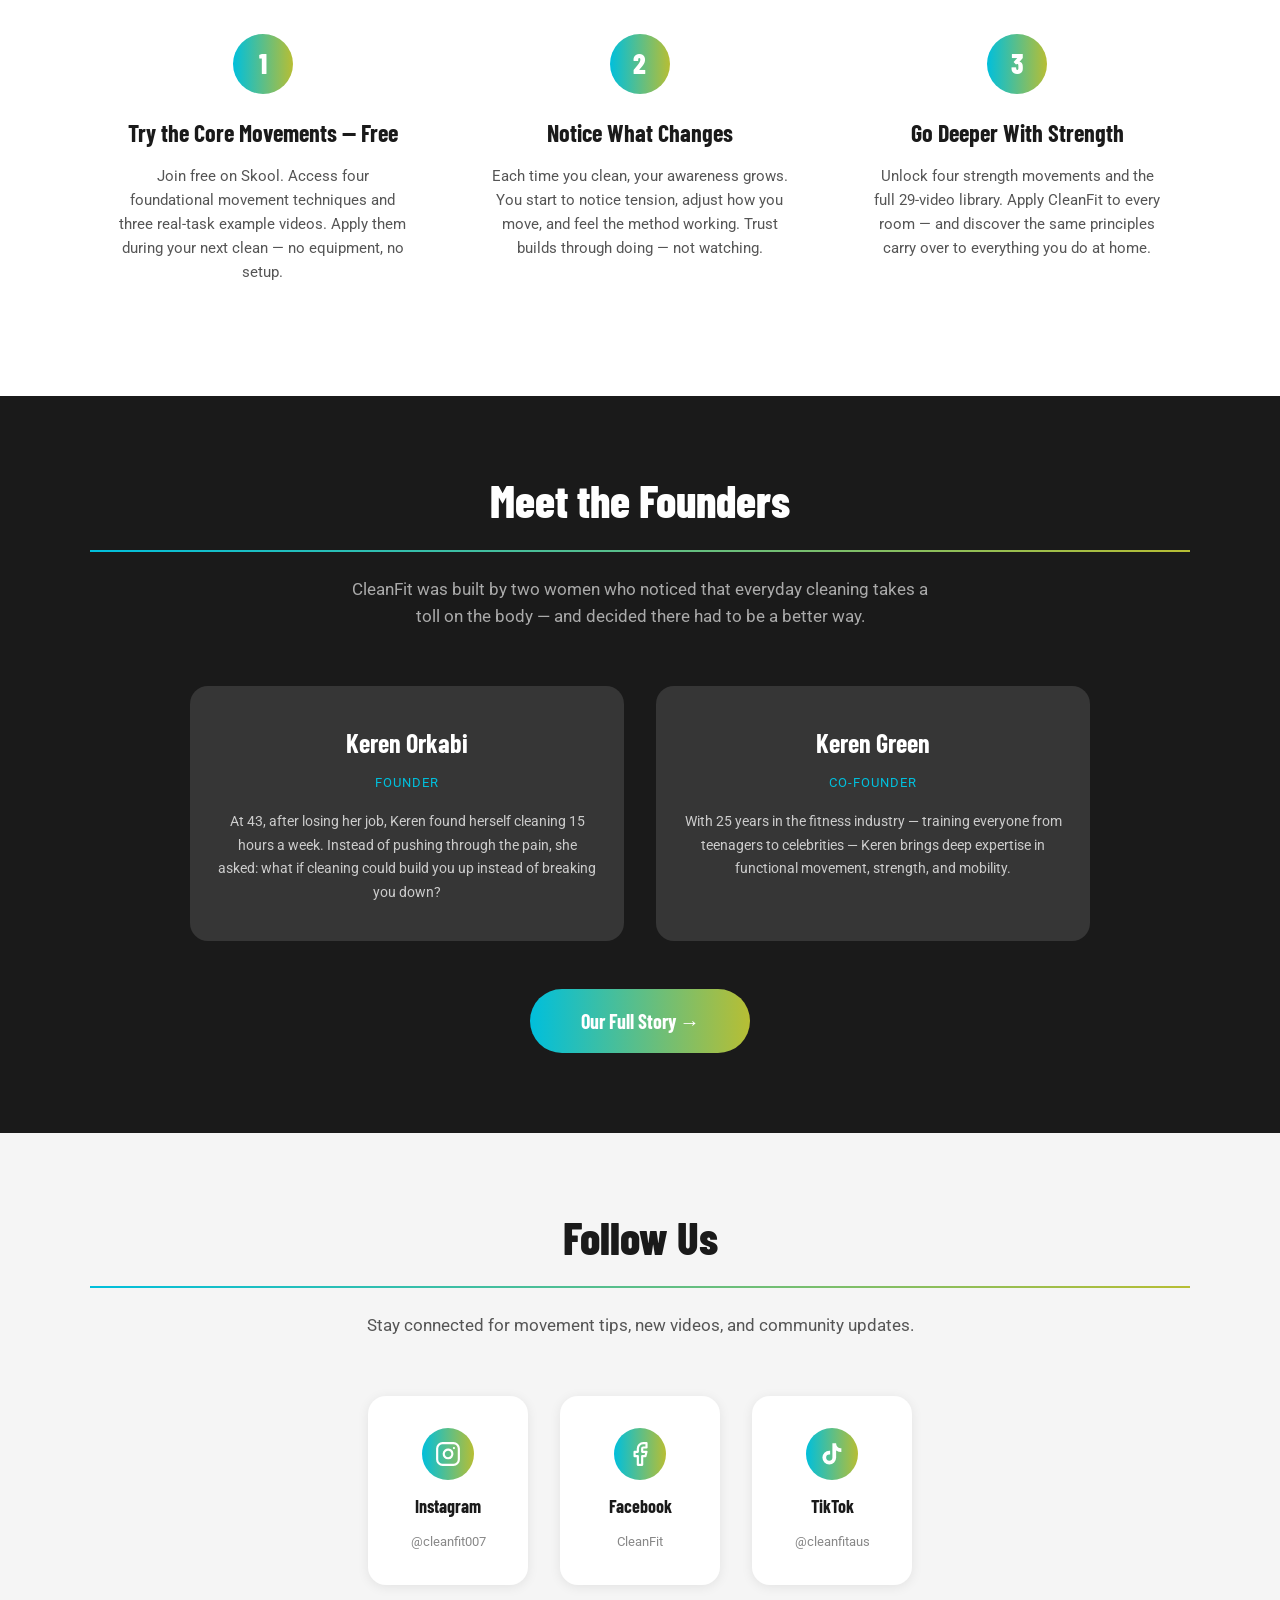
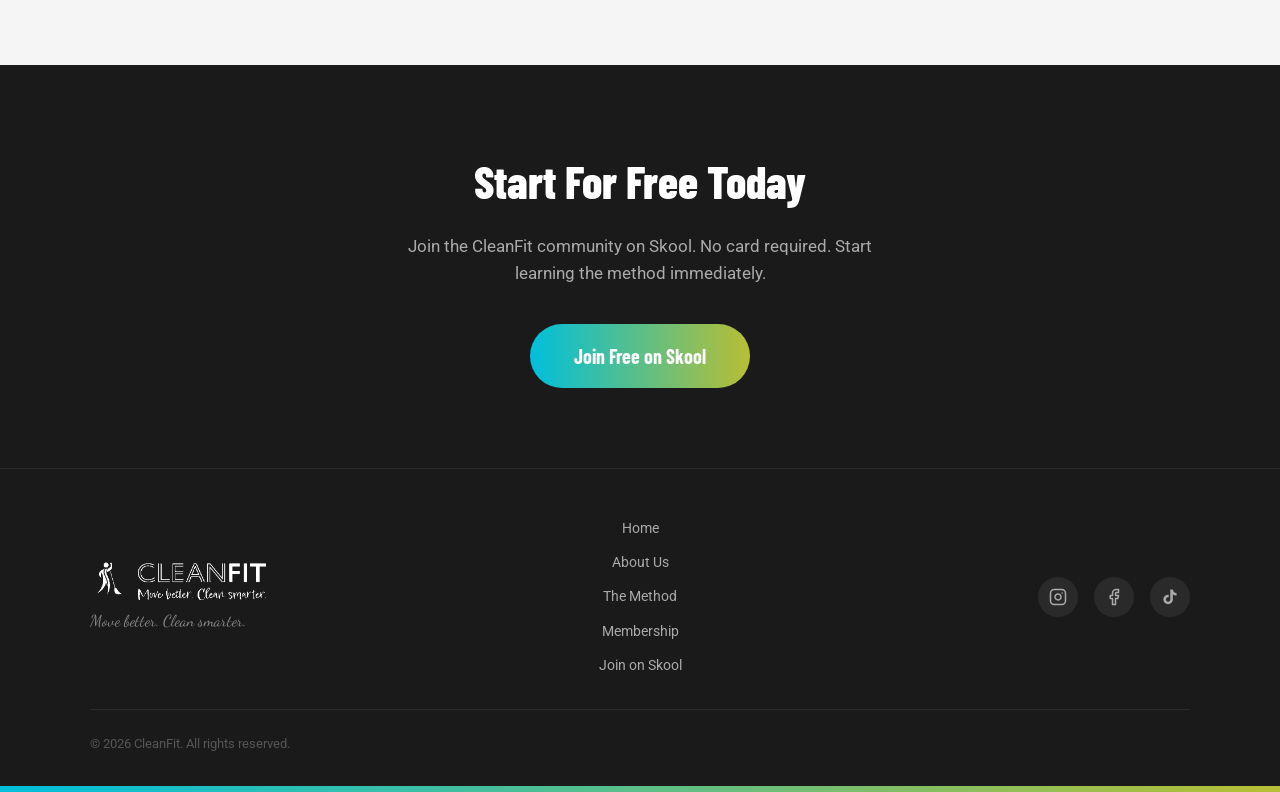
==== commit a653bd71: "fix: remove QR code from footer and URL text under CTA buttons across all pages" ====
--- a/index.html
+++ b/index.html
@@ -216,7 +216,6 @@
     <h2>Start For Free Today</h2>
     <p>Join the CleanFit community on Skool. No card required. Start learning the method immediately.</p>
     <a href="https://skool.com/cleanfit-4514" target="_blank" class="btn-primary">Join Free on Skool</a>
-    <span class="cta-url">skool.com/cleanfit-4514</span>
   </section>
 
   <!-- Footer -->
@@ -247,7 +246,6 @@
     </div>
     <div class="footer-bottom">
       <p>© 2026 CleanFit. All rights reserved.</p>
-      <a href="https://skool.com/cleanfit-4514" target="_blank" class="footer-qr" aria-label="Join CleanFit on Skool"><img src="assets/skool-qr.png" alt="Scan to join CleanFit on Skool"></a>
     </div>
   </footer>
 
--- a/css/styles.css
+++ b/css/styles.css
@@ -475,12 +475,6 @@
   margin-right: auto;
 }
 
-.cta-url {
-  display: block;
-  margin-top: 16px;
-  font-size: 14px;
-  color: #888;
-}
 
 /* ============================================
    Footer
@@ -548,8 +542,6 @@
   align-items: center;
 }
 .footer-bottom p { font-size: 13px; color: #555; }
-.footer-qr img { width: 70px; height: 70px; display: block; background: #fff; padding: 6px; border-radius: 4px; opacity: 0.85; transition: opacity 0.2s; }
-.footer-qr:hover img { opacity: 1; }
 
 /* ============================================
    Page Hero (inner pages)
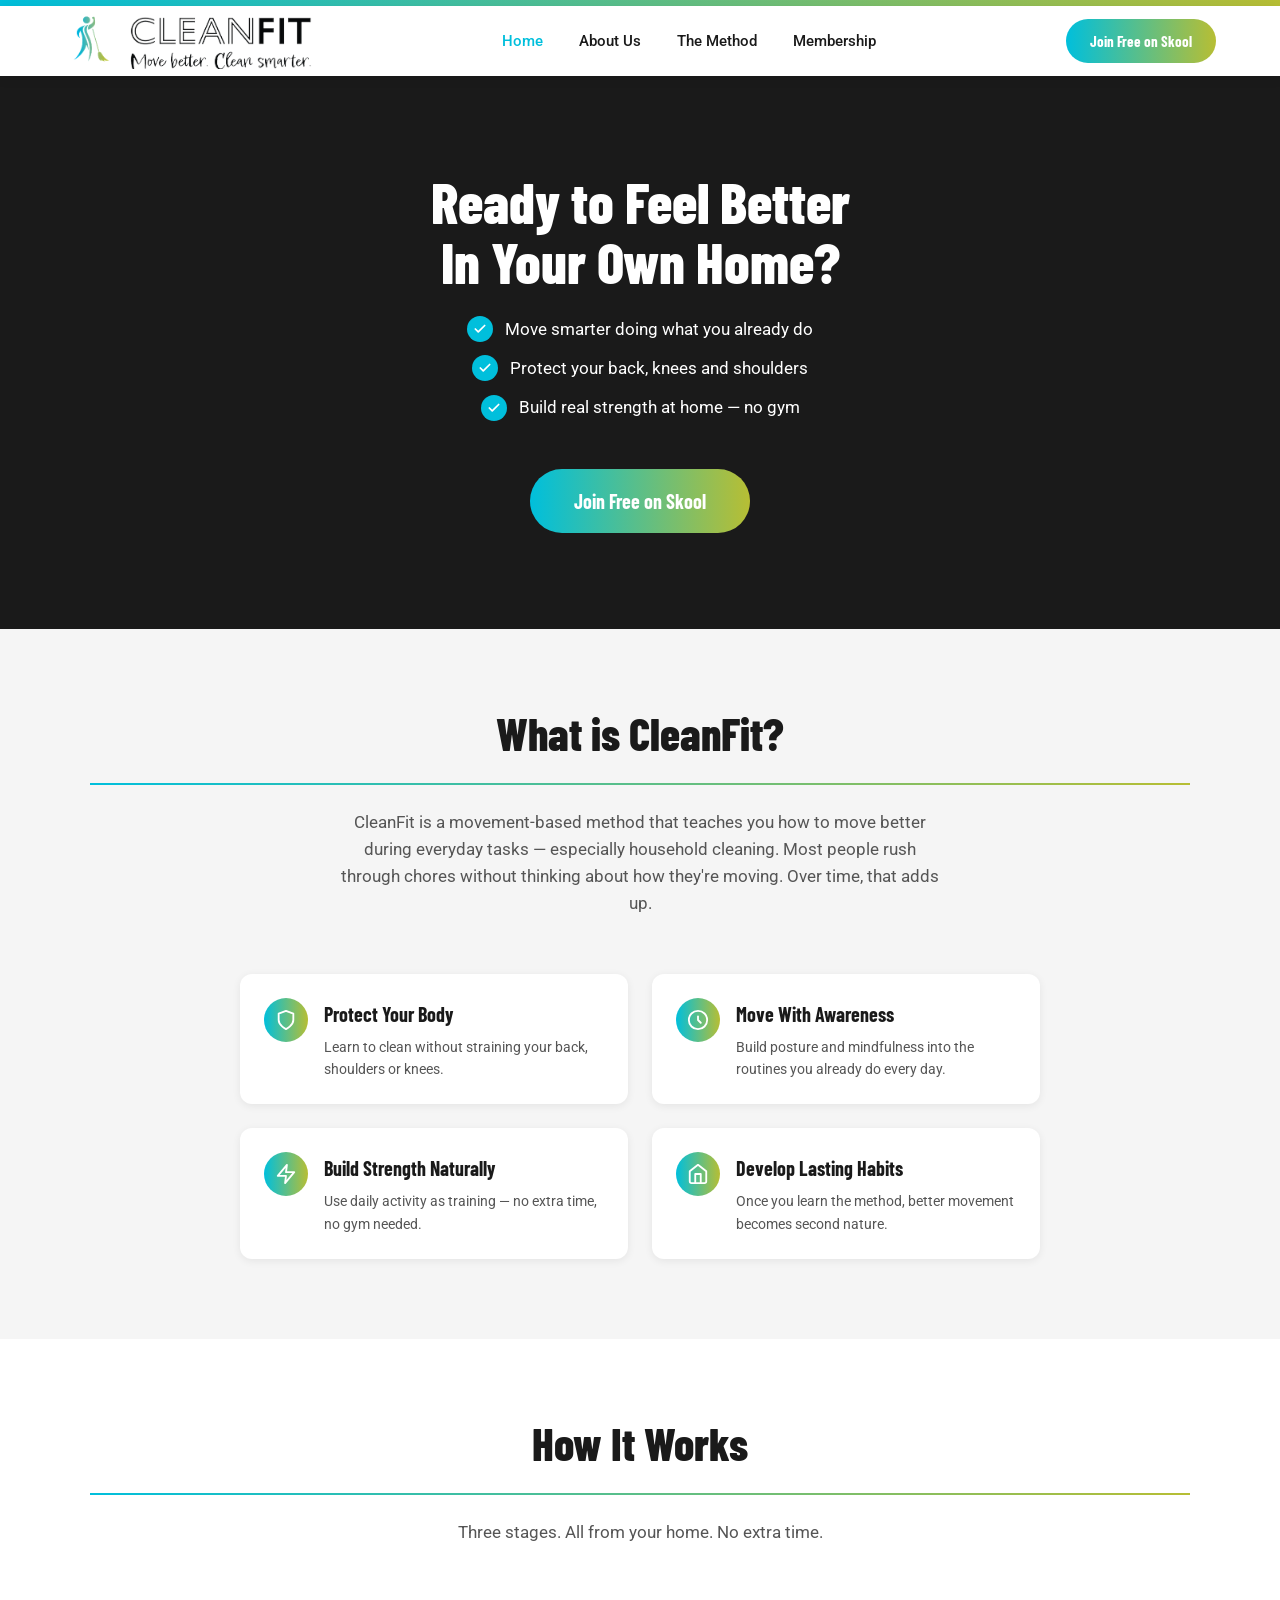
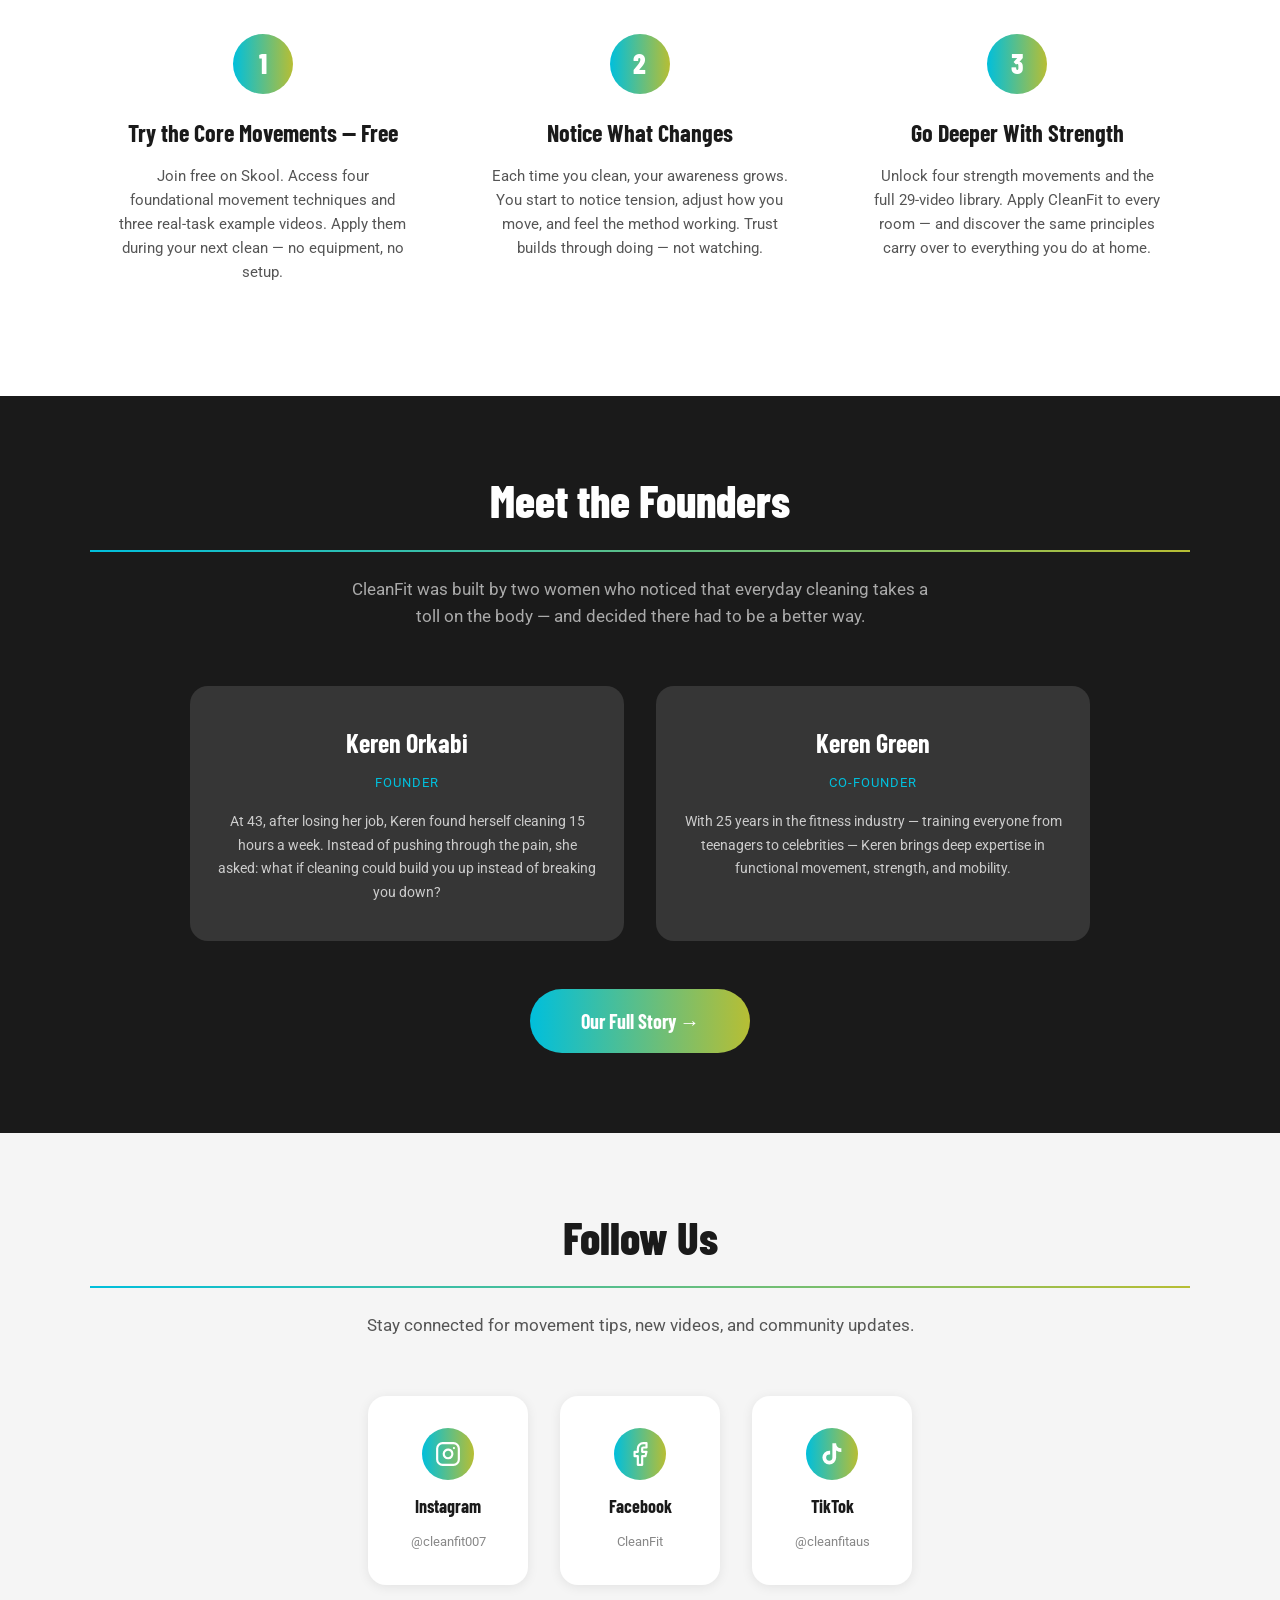
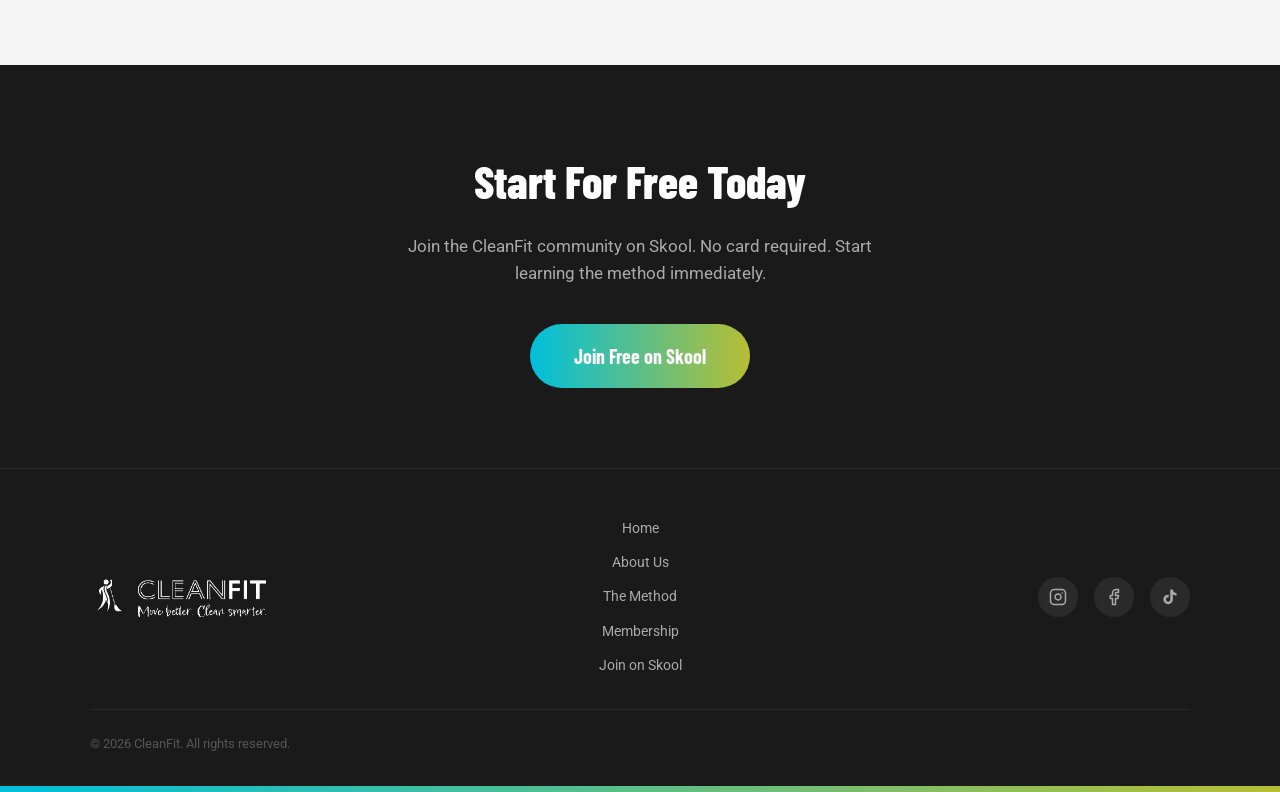
==== commit f362b1ed: "fix: remove tagline from footer — already part of logo image" ====
--- a/index.html
+++ b/index.html
@@ -223,7 +223,6 @@
     <div class="footer-inner">
       <div class="footer-logo">
         <img src="assets/cleanfit-logo-horizontal-dark.png" alt="CleanFit" style="height:40px;width:auto;">
-        <p class="footer-tagline">Move better. Clean smarter.</p>
       </div>
       <div class="footer-links">
         <a href="index.html">Home</a>
--- a/css/styles.css
+++ b/css/styles.css
@@ -496,12 +496,6 @@
 }
 
 .footer-logo img { width: 60px; }
-.footer-logo .footer-tagline {
-  font-family: var(--font-script);
-  font-size: 16px;
-  color: #888;
-  margin-top: 8px;
-}
 
 .footer-links {
   display: flex;
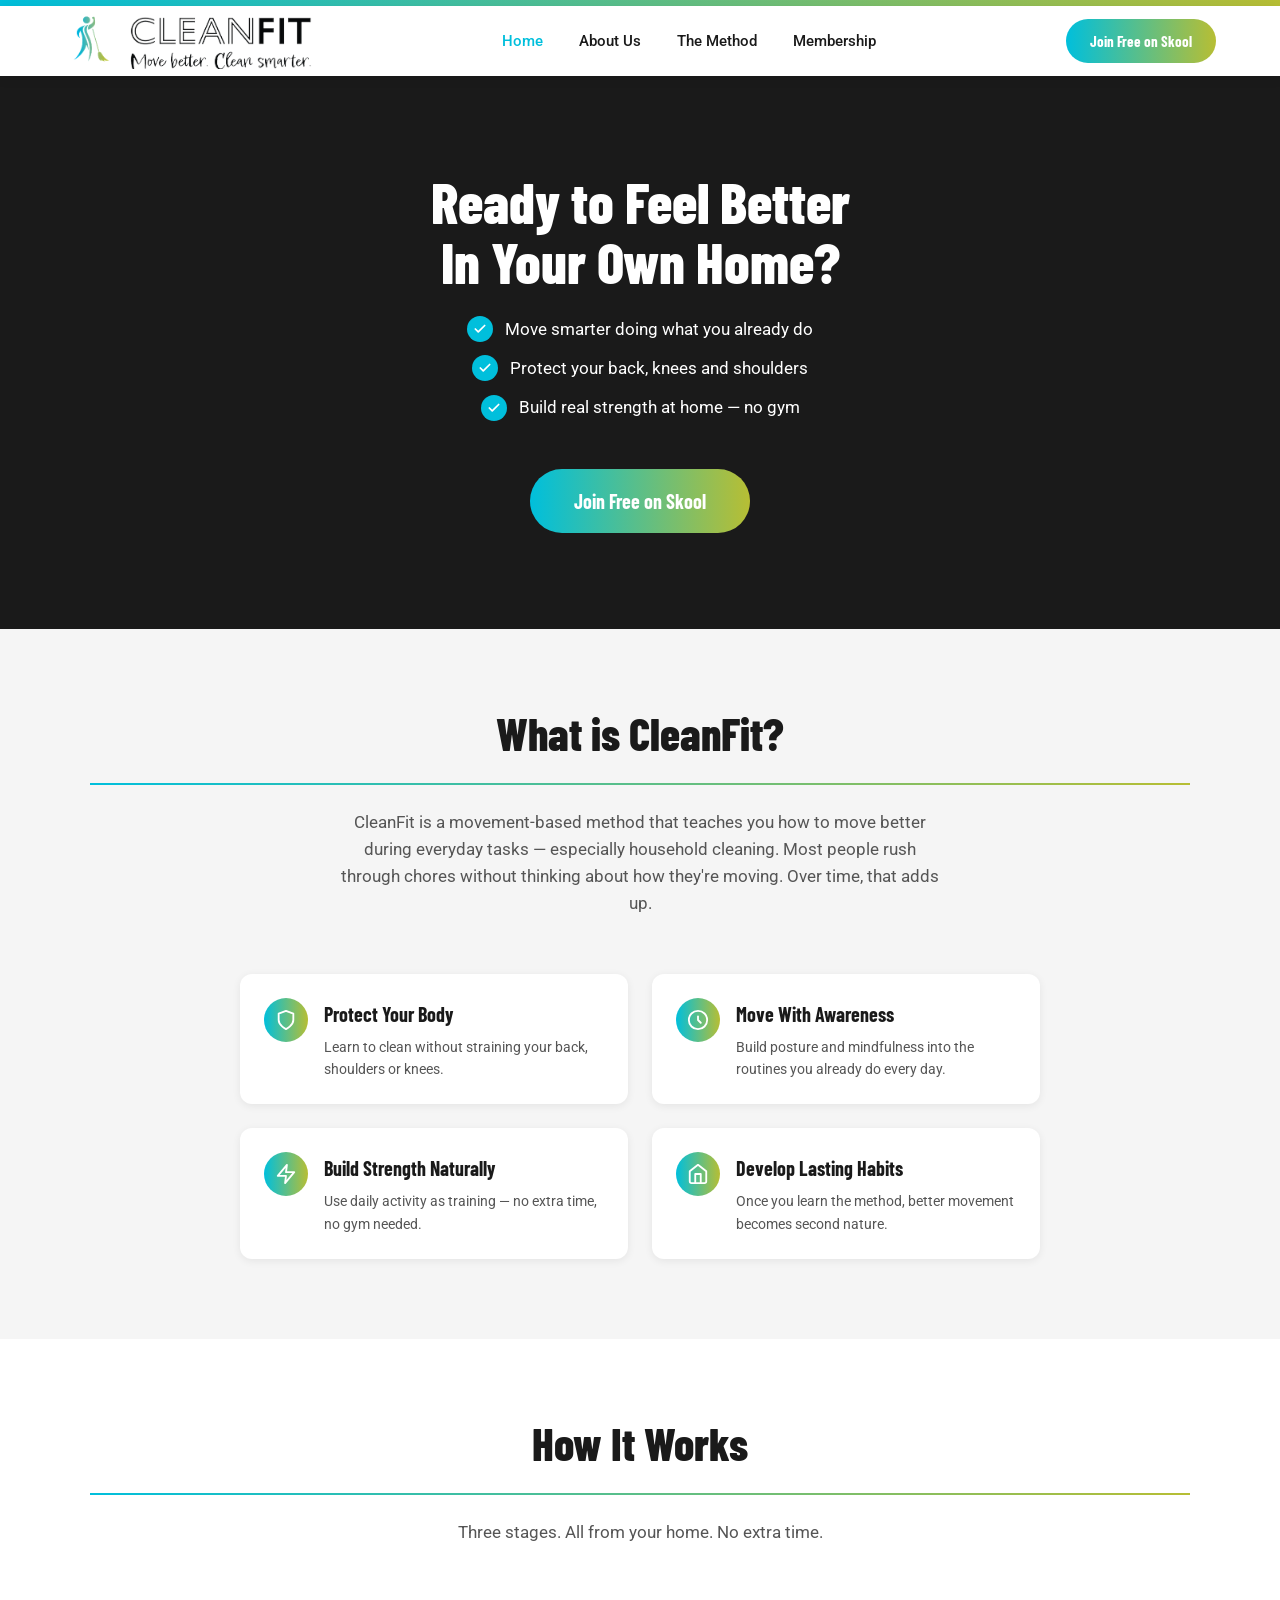
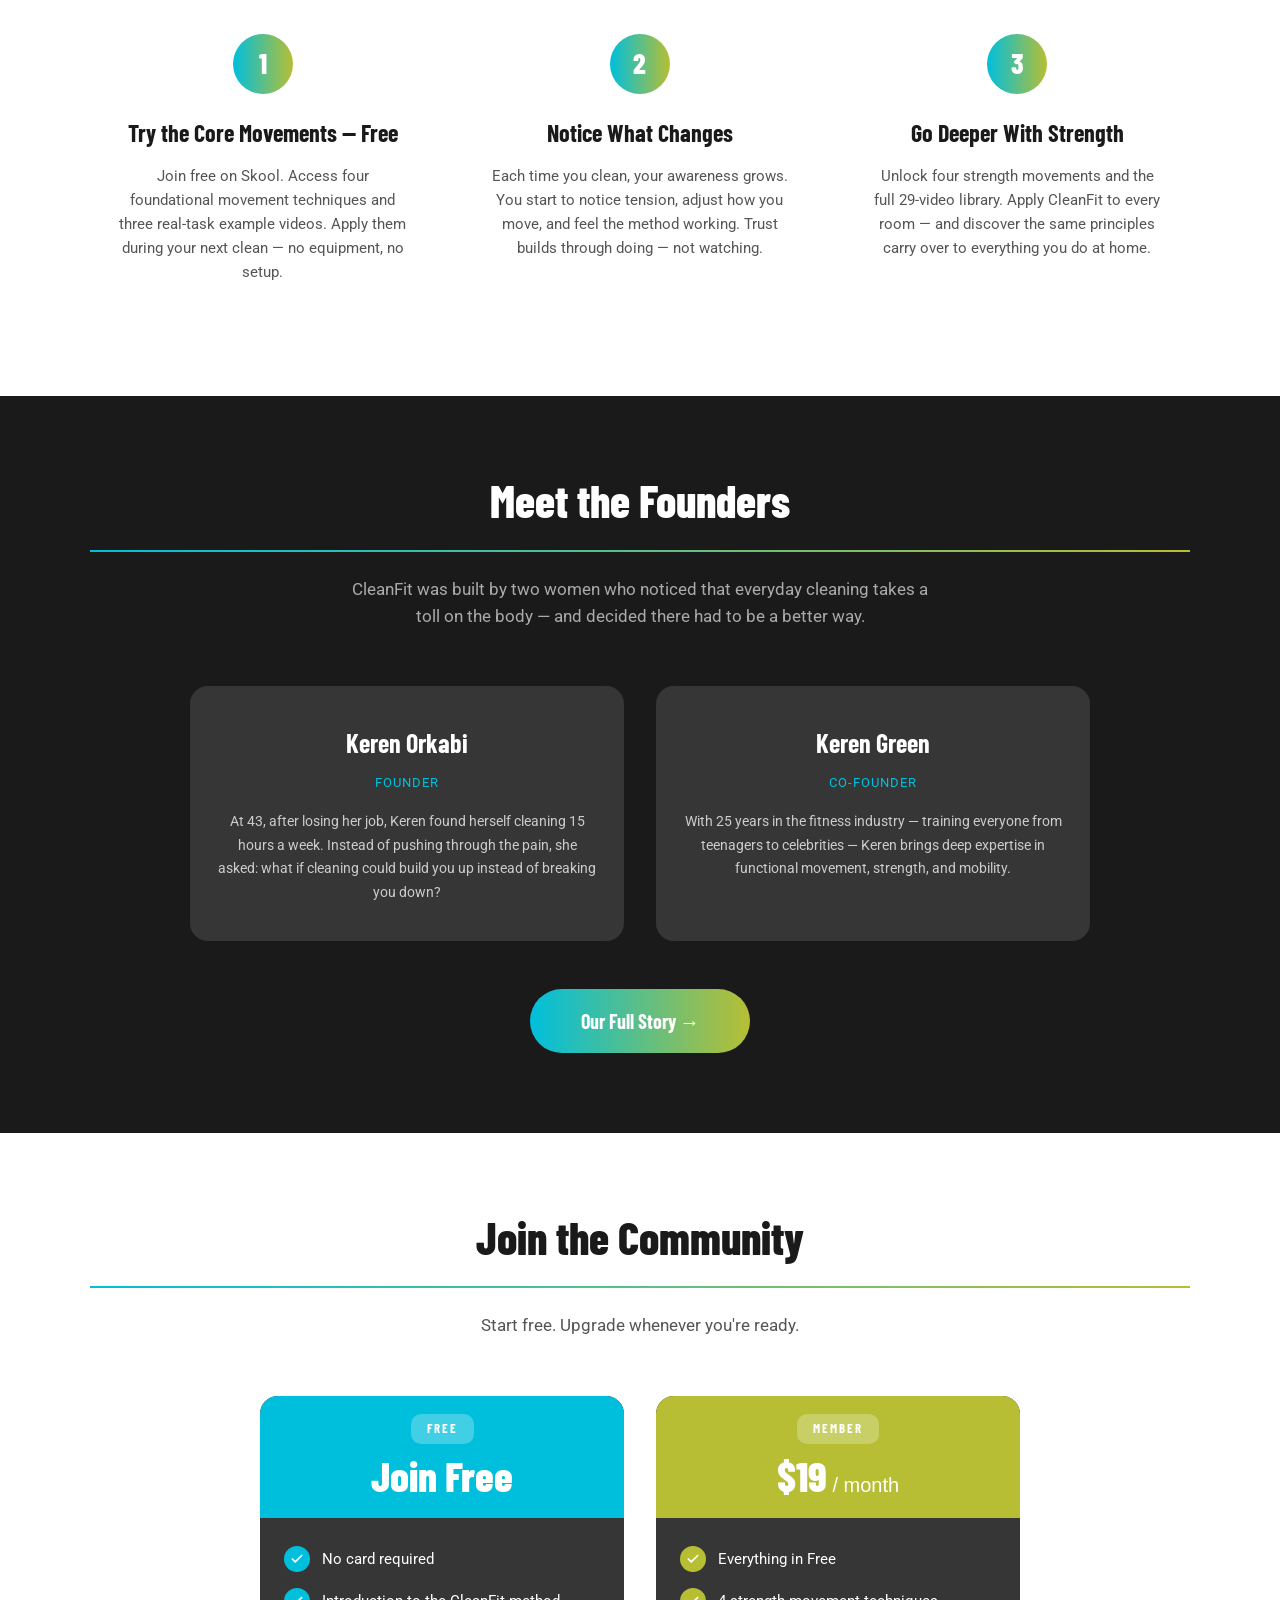
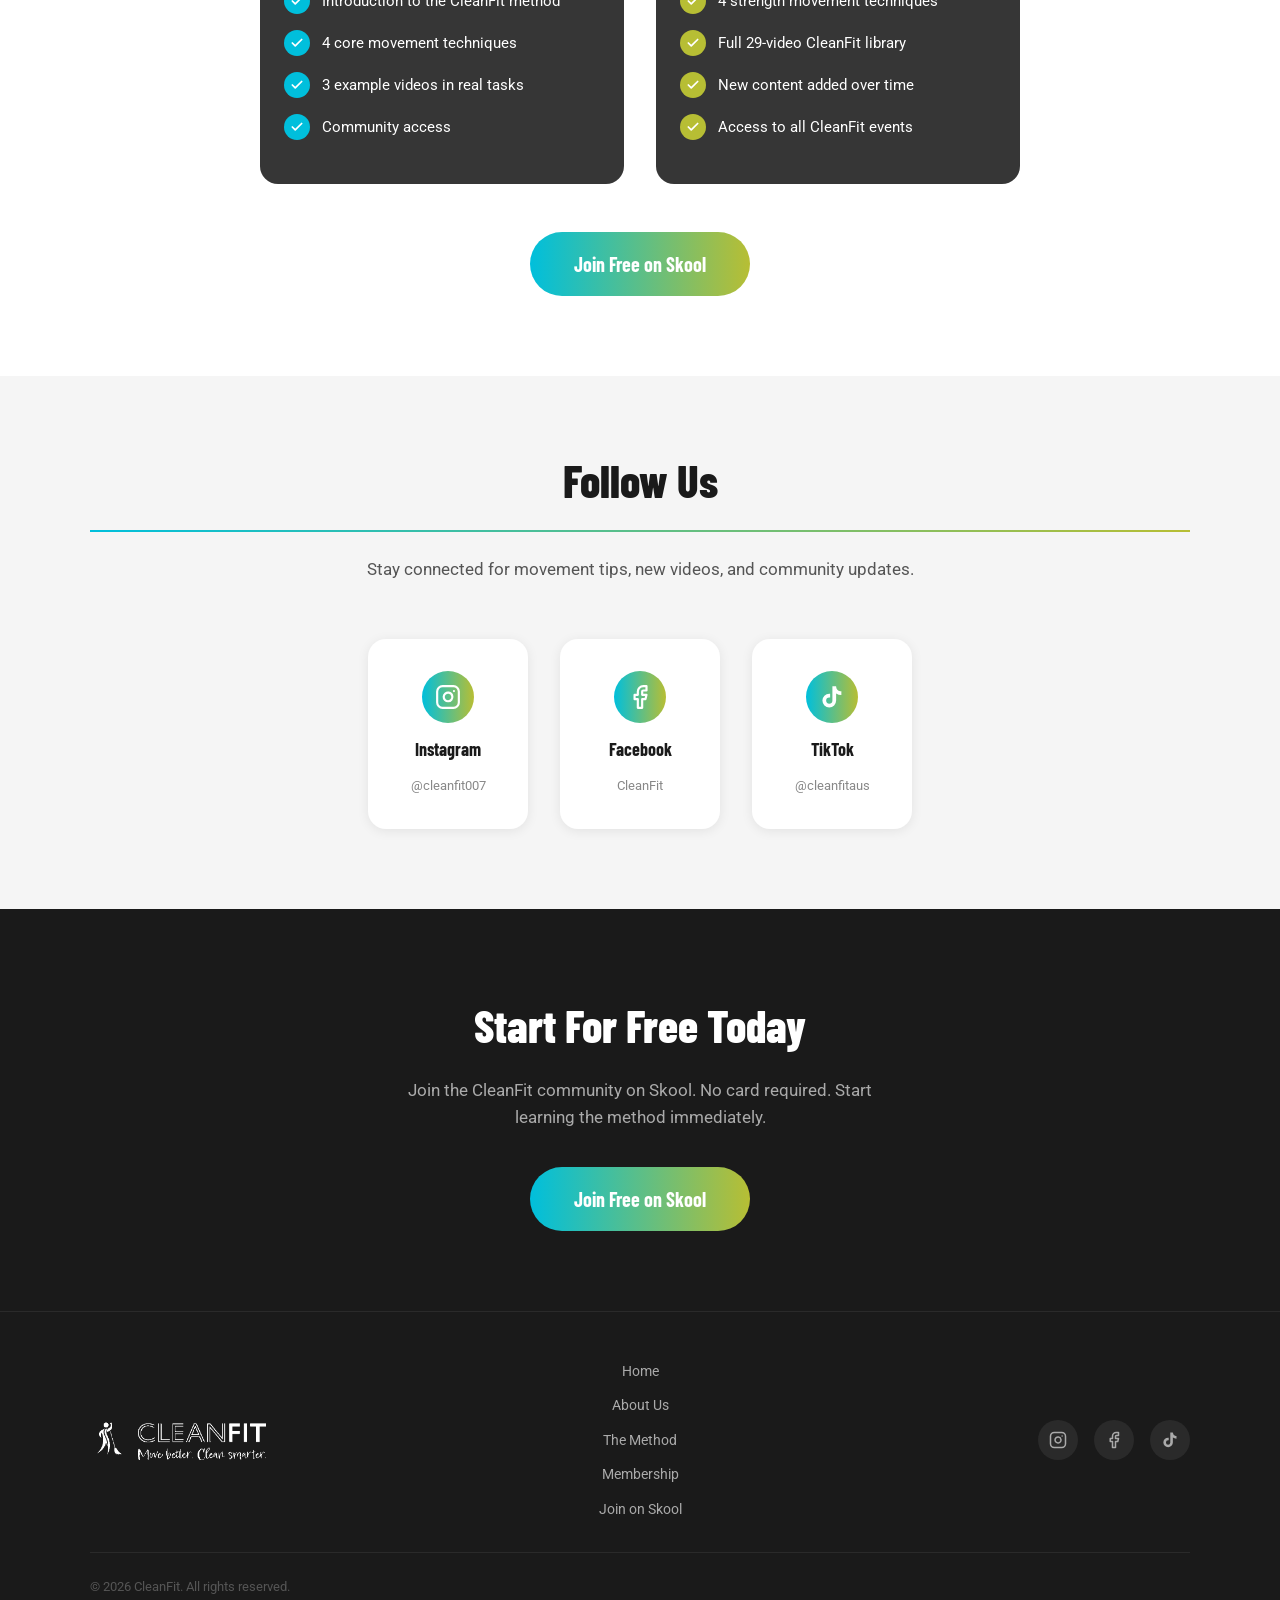
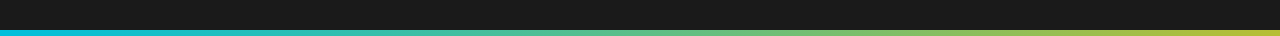
==== commit 7f203394: "update: add pricing cards to homepage" ====
--- a/index.html
+++ b/index.html
@@ -177,6 +177,103 @@
     </div>
   </section>
 
+  <!-- Pricing -->
+  <section class="section section-light">
+    <div class="section-inner">
+      <div class="section-header">
+        <h2 class="headline-lg">Join the Community</h2>
+        <hr class="gradient-divider">
+        <p>Start free. Upgrade whenever you're ready.</p>
+      </div>
+      <div class="pricing-grid">
+
+        <!-- FREE Card -->
+        <div class="pricing-card free">
+          <div class="card-header">
+            <span class="tier-pill">FREE</span>
+            <p class="card-price">Join Free</p>
+          </div>
+          <div class="card-body">
+            <div class="tick-item">
+              <div class="tick-circle">
+                <svg viewBox="0 0 24 24" fill="none" stroke="white" stroke-width="3" stroke-linecap="round" stroke-linejoin="round"><polyline points="20 6 9 17 4 12"/></svg>
+              </div>
+              <span>No card required</span>
+            </div>
+            <div class="tick-item">
+              <div class="tick-circle">
+                <svg viewBox="0 0 24 24" fill="none" stroke="white" stroke-width="3" stroke-linecap="round" stroke-linejoin="round"><polyline points="20 6 9 17 4 12"/></svg>
+              </div>
+              <span>Introduction to the CleanFit method</span>
+            </div>
+            <div class="tick-item">
+              <div class="tick-circle">
+                <svg viewBox="0 0 24 24" fill="none" stroke="white" stroke-width="3" stroke-linecap="round" stroke-linejoin="round"><polyline points="20 6 9 17 4 12"/></svg>
+              </div>
+              <span>4 core movement techniques</span>
+            </div>
+            <div class="tick-item">
+              <div class="tick-circle">
+                <svg viewBox="0 0 24 24" fill="none" stroke="white" stroke-width="3" stroke-linecap="round" stroke-linejoin="round"><polyline points="20 6 9 17 4 12"/></svg>
+              </div>
+              <span>3 example videos in real tasks</span>
+            </div>
+            <div class="tick-item">
+              <div class="tick-circle">
+                <svg viewBox="0 0 24 24" fill="none" stroke="white" stroke-width="3" stroke-linecap="round" stroke-linejoin="round"><polyline points="20 6 9 17 4 12"/></svg>
+              </div>
+              <span>Community access</span>
+            </div>
+          </div>
+        </div>
+
+        <!-- MEMBER Card -->
+        <div class="pricing-card member">
+          <div class="card-header">
+            <span class="tier-pill">MEMBER</span>
+            <p class="card-price">$19<span style="font-size:20px;font-weight:400"> / month</span></p>
+          </div>
+          <div class="card-body">
+            <div class="tick-item">
+              <div class="tick-circle">
+                <svg viewBox="0 0 24 24" fill="none" stroke="white" stroke-width="3" stroke-linecap="round" stroke-linejoin="round"><polyline points="20 6 9 17 4 12"/></svg>
+              </div>
+              <span>Everything in Free</span>
+            </div>
+            <div class="tick-item">
+              <div class="tick-circle">
+                <svg viewBox="0 0 24 24" fill="none" stroke="white" stroke-width="3" stroke-linecap="round" stroke-linejoin="round"><polyline points="20 6 9 17 4 12"/></svg>
+              </div>
+              <span>4 strength movement techniques</span>
+            </div>
+            <div class="tick-item">
+              <div class="tick-circle">
+                <svg viewBox="0 0 24 24" fill="none" stroke="white" stroke-width="3" stroke-linecap="round" stroke-linejoin="round"><polyline points="20 6 9 17 4 12"/></svg>
+              </div>
+              <span>Full 29-video CleanFit library</span>
+            </div>
+            <div class="tick-item">
+              <div class="tick-circle">
+                <svg viewBox="0 0 24 24" fill="none" stroke="white" stroke-width="3" stroke-linecap="round" stroke-linejoin="round"><polyline points="20 6 9 17 4 12"/></svg>
+              </div>
+              <span>New content added over time</span>
+            </div>
+            <div class="tick-item">
+              <div class="tick-circle">
+                <svg viewBox="0 0 24 24" fill="none" stroke="white" stroke-width="3" stroke-linecap="round" stroke-linejoin="round"><polyline points="20 6 9 17 4 12"/></svg>
+              </div>
+              <span>Access to all CleanFit events</span>
+            </div>
+          </div>
+        </div>
+
+      </div>
+      <div class="pricing-cta">
+        <a href="https://skool.com/cleanfit-4514" target="_blank" class="btn-primary">Join Free on Skool</a>
+      </div>
+    </div>
+  </section>
+
   <!-- Follow Us -->
   <section class="section section-surface">
     <div class="section-inner">
--- a/css/styles.css
+++ b/css/styles.css
@@ -388,7 +388,7 @@
 }
 
 .pricing-card .card-header {
-  padding: 28px 24px;
+  padding: 18px 24px;
   text-align: center;
 }
 
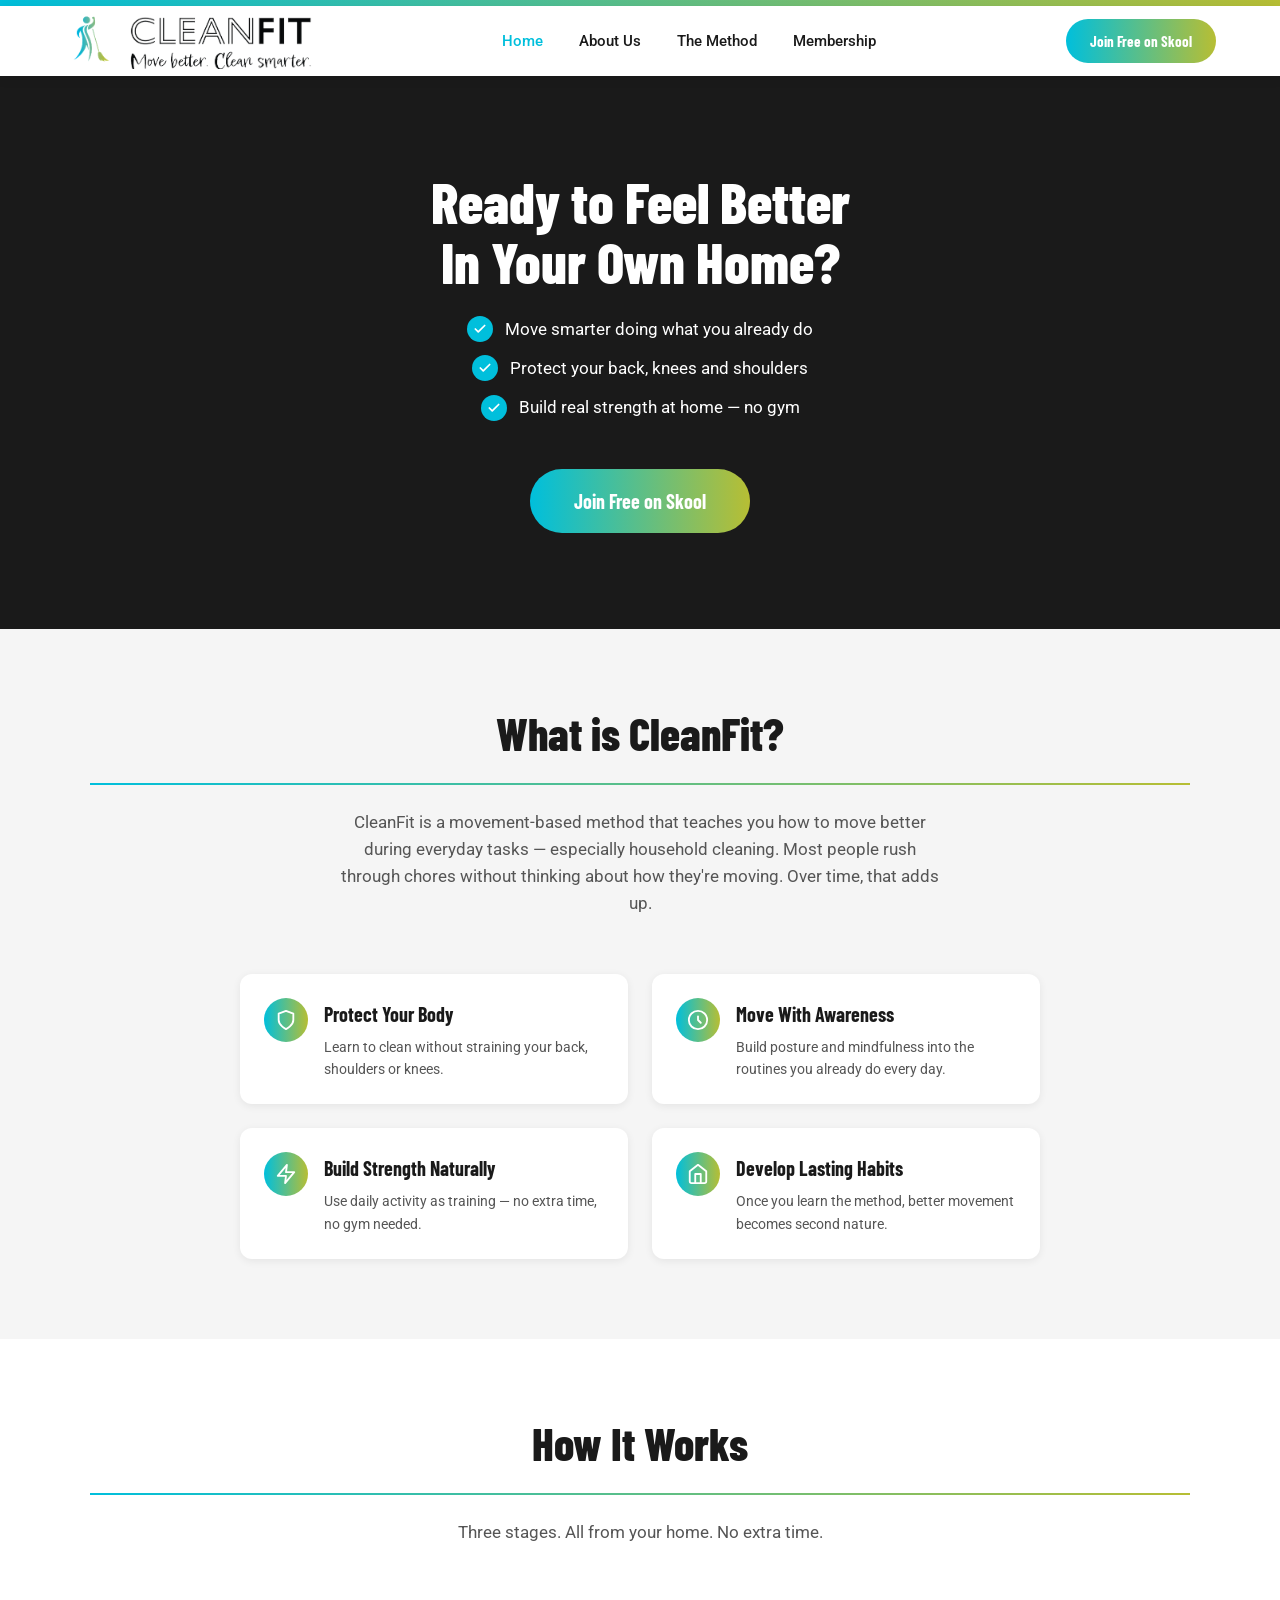
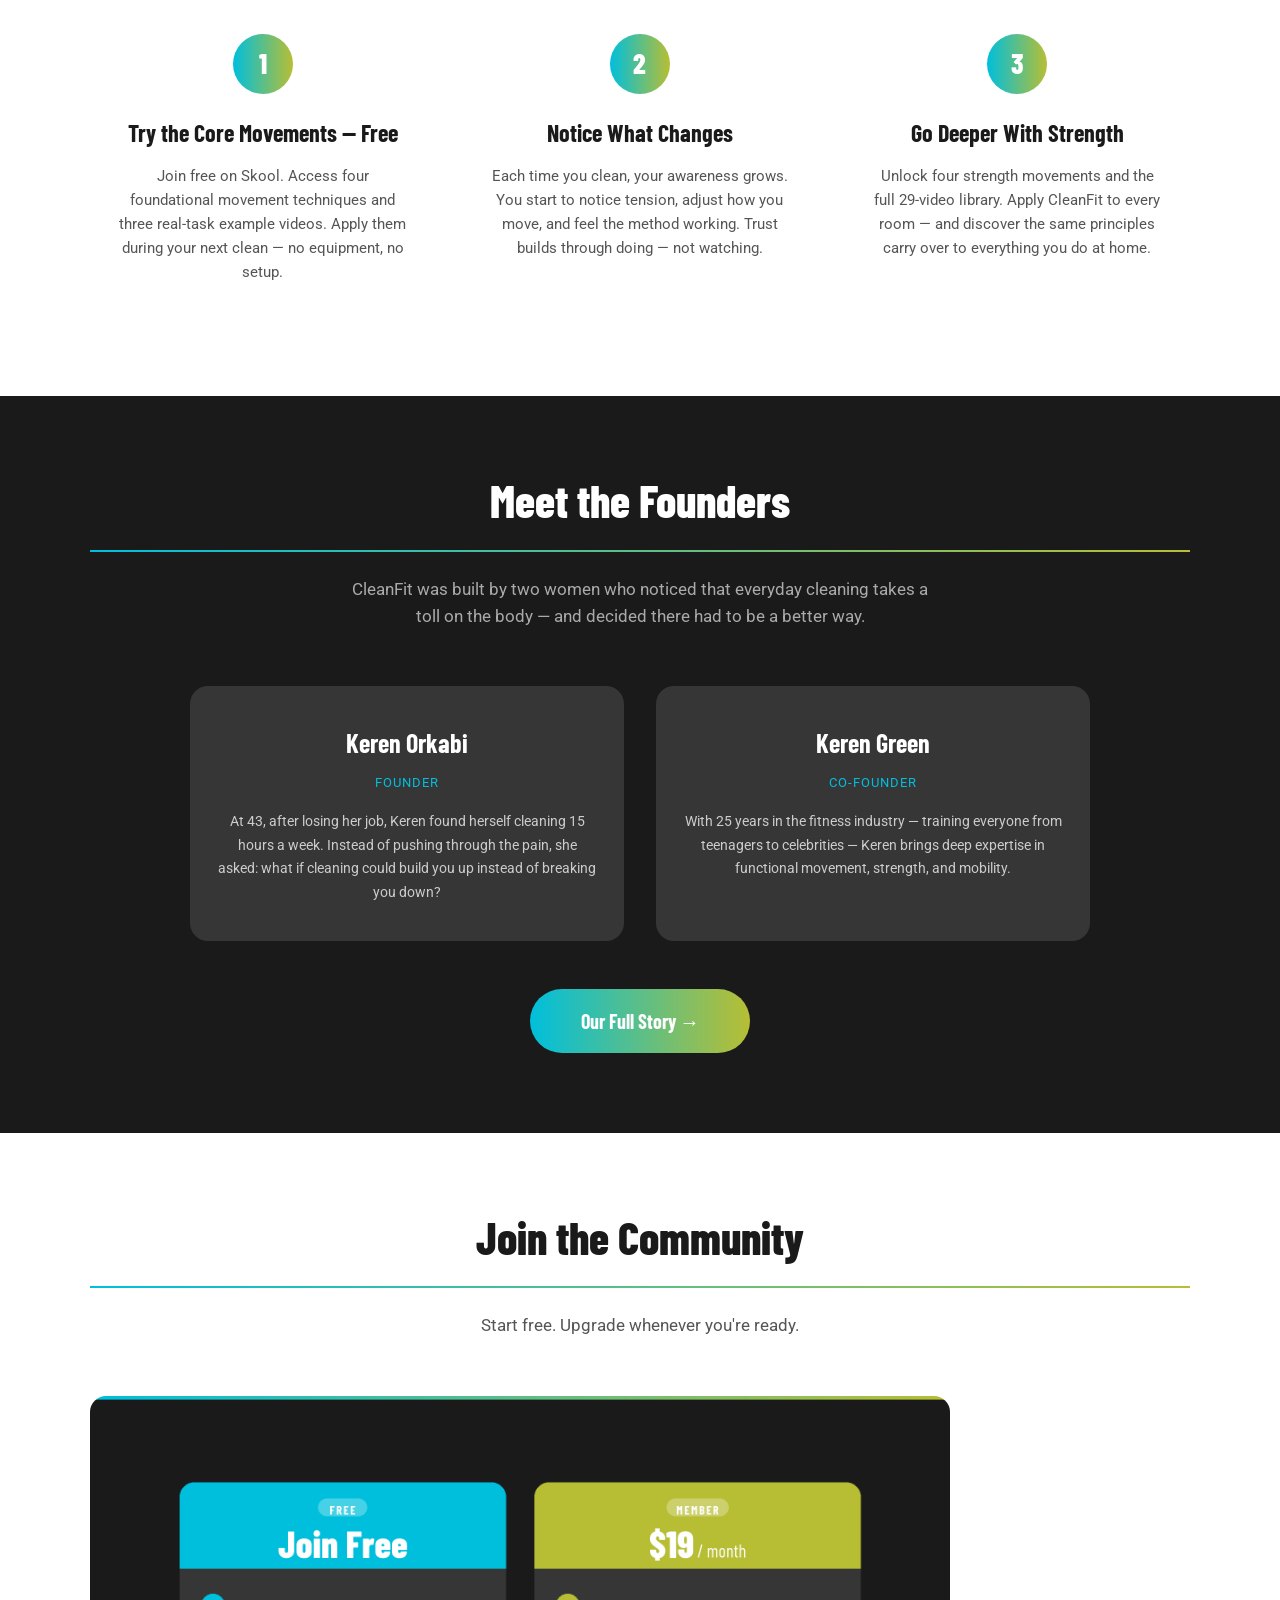
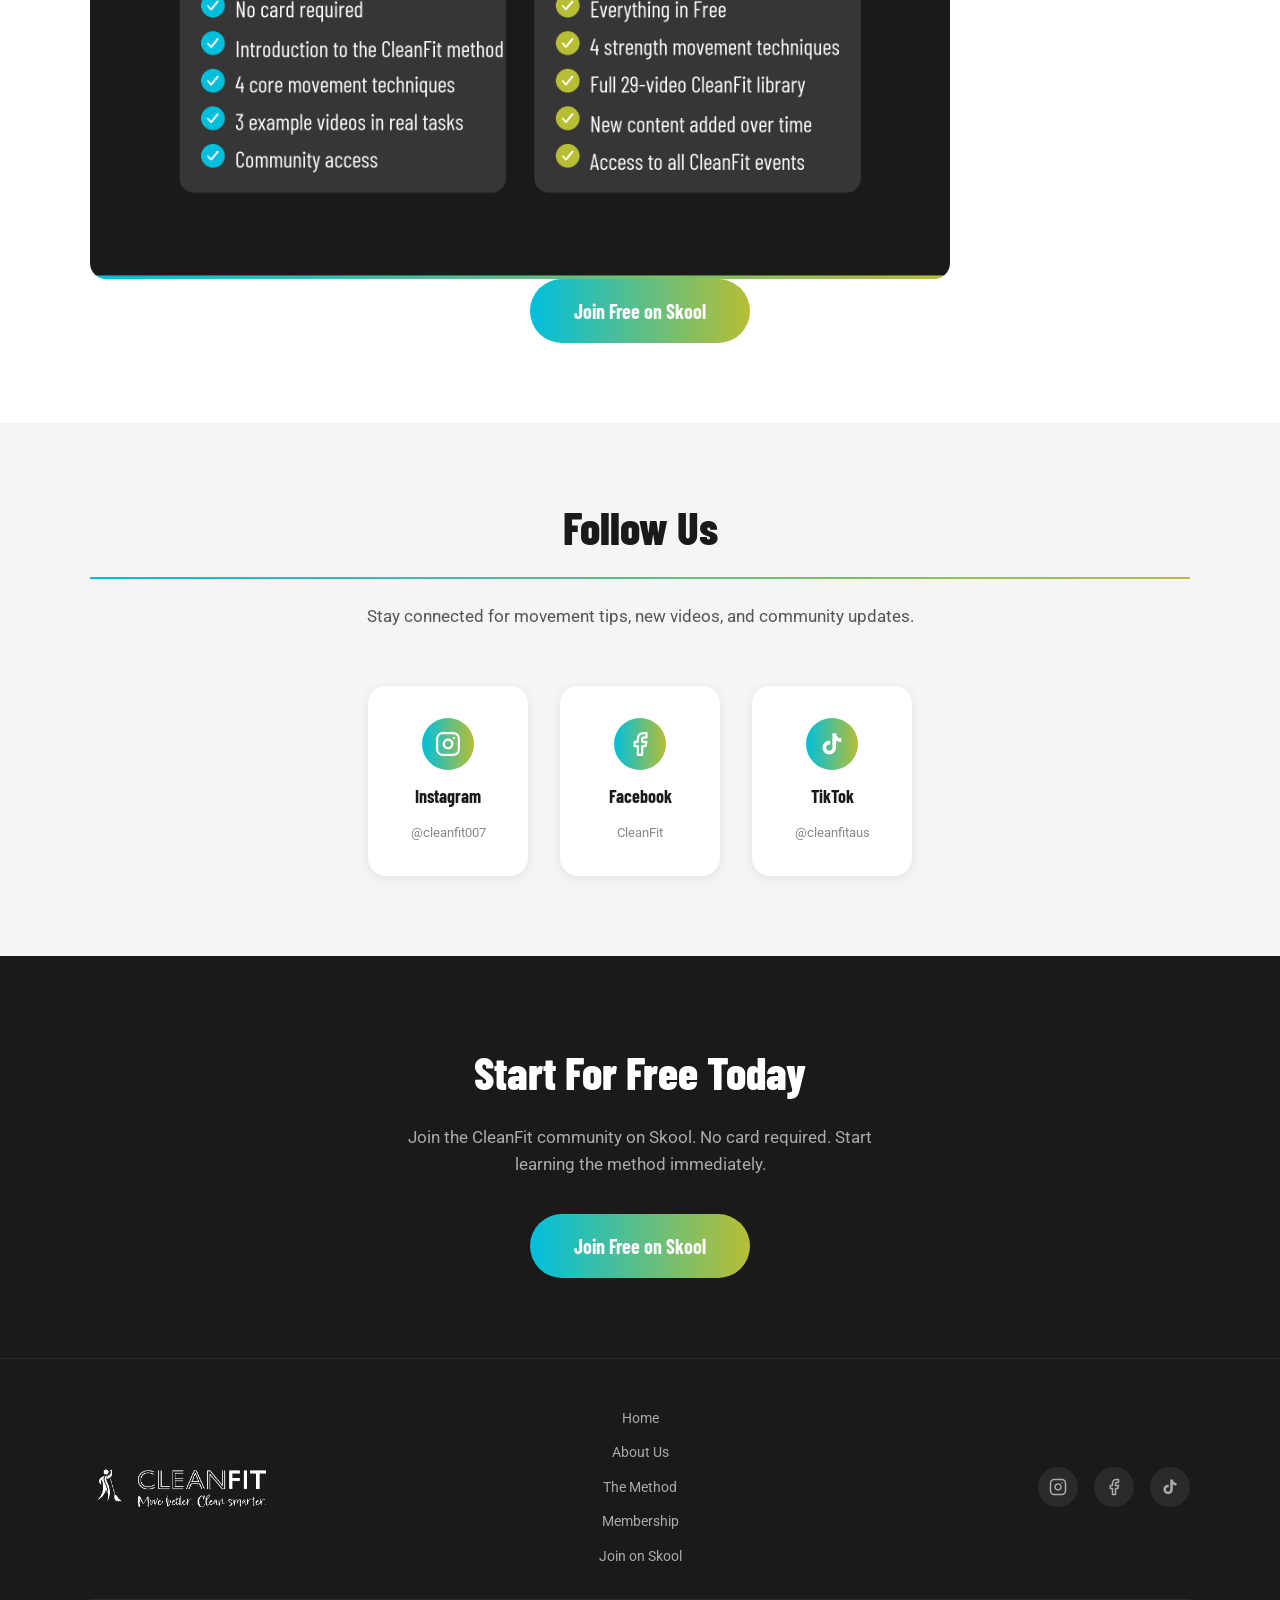
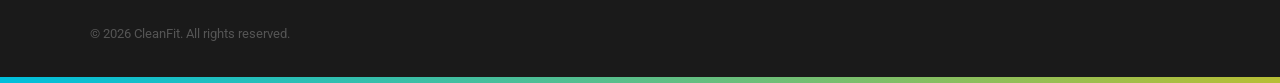
==== commit 0a48a07a: "update: replace pricing cards with component image on homepage and membership page" ====
--- a/index.html
+++ b/index.html
@@ -185,88 +185,8 @@
         <hr class="gradient-divider">
         <p>Start free. Upgrade whenever you're ready.</p>
       </div>
-      <div class="pricing-grid">
-
-        <!-- FREE Card -->
-        <div class="pricing-card free">
-          <div class="card-header">
-            <span class="tier-pill">FREE</span>
-            <p class="card-price">Join Free</p>
-          </div>
-          <div class="card-body">
-            <div class="tick-item">
-              <div class="tick-circle">
-                <svg viewBox="0 0 24 24" fill="none" stroke="white" stroke-width="3" stroke-linecap="round" stroke-linejoin="round"><polyline points="20 6 9 17 4 12"/></svg>
-              </div>
-              <span>No card required</span>
-            </div>
-            <div class="tick-item">
-              <div class="tick-circle">
-                <svg viewBox="0 0 24 24" fill="none" stroke="white" stroke-width="3" stroke-linecap="round" stroke-linejoin="round"><polyline points="20 6 9 17 4 12"/></svg>
-              </div>
-              <span>Introduction to the CleanFit method</span>
-            </div>
-            <div class="tick-item">
-              <div class="tick-circle">
-                <svg viewBox="0 0 24 24" fill="none" stroke="white" stroke-width="3" stroke-linecap="round" stroke-linejoin="round"><polyline points="20 6 9 17 4 12"/></svg>
-              </div>
-              <span>4 core movement techniques</span>
-            </div>
-            <div class="tick-item">
-              <div class="tick-circle">
-                <svg viewBox="0 0 24 24" fill="none" stroke="white" stroke-width="3" stroke-linecap="round" stroke-linejoin="round"><polyline points="20 6 9 17 4 12"/></svg>
-              </div>
-              <span>3 example videos in real tasks</span>
-            </div>
-            <div class="tick-item">
-              <div class="tick-circle">
-                <svg viewBox="0 0 24 24" fill="none" stroke="white" stroke-width="3" stroke-linecap="round" stroke-linejoin="round"><polyline points="20 6 9 17 4 12"/></svg>
-              </div>
-              <span>Community access</span>
-            </div>
-          </div>
-        </div>
-
-        <!-- MEMBER Card -->
-        <div class="pricing-card member">
-          <div class="card-header">
-            <span class="tier-pill">MEMBER</span>
-            <p class="card-price">$19<span style="font-size:20px;font-weight:400"> / month</span></p>
-          </div>
-          <div class="card-body">
-            <div class="tick-item">
-              <div class="tick-circle">
-                <svg viewBox="0 0 24 24" fill="none" stroke="white" stroke-width="3" stroke-linecap="round" stroke-linejoin="round"><polyline points="20 6 9 17 4 12"/></svg>
-              </div>
-              <span>Everything in Free</span>
-            </div>
-            <div class="tick-item">
-              <div class="tick-circle">
-                <svg viewBox="0 0 24 24" fill="none" stroke="white" stroke-width="3" stroke-linecap="round" stroke-linejoin="round"><polyline points="20 6 9 17 4 12"/></svg>
-              </div>
-              <span>4 strength movement techniques</span>
-            </div>
-            <div class="tick-item">
-              <div class="tick-circle">
-                <svg viewBox="0 0 24 24" fill="none" stroke="white" stroke-width="3" stroke-linecap="round" stroke-linejoin="round"><polyline points="20 6 9 17 4 12"/></svg>
-              </div>
-              <span>Full 29-video CleanFit library</span>
-            </div>
-            <div class="tick-item">
-              <div class="tick-circle">
-                <svg viewBox="0 0 24 24" fill="none" stroke="white" stroke-width="3" stroke-linecap="round" stroke-linejoin="round"><polyline points="20 6 9 17 4 12"/></svg>
-              </div>
-              <span>New content added over time</span>
-            </div>
-            <div class="tick-item">
-              <div class="tick-circle">
-                <svg viewBox="0 0 24 24" fill="none" stroke="white" stroke-width="3" stroke-linecap="round" stroke-linejoin="round"><polyline points="20 6 9 17 4 12"/></svg>
-              </div>
-              <span>Access to all CleanFit events</span>
-            </div>
-          </div>
-        </div>
-
+      <div style="text-align:center;">
+        <img src="assets/cleanfit-pricing-cards.png" alt="CleanFit pricing — Free and Member plans" style="max-width:100%; width:860px; border-radius:16px;">
       </div>
       <div class="pricing-cta">
         <a href="https://skool.com/cleanfit-4514" target="_blank" class="btn-primary">Join Free on Skool</a>
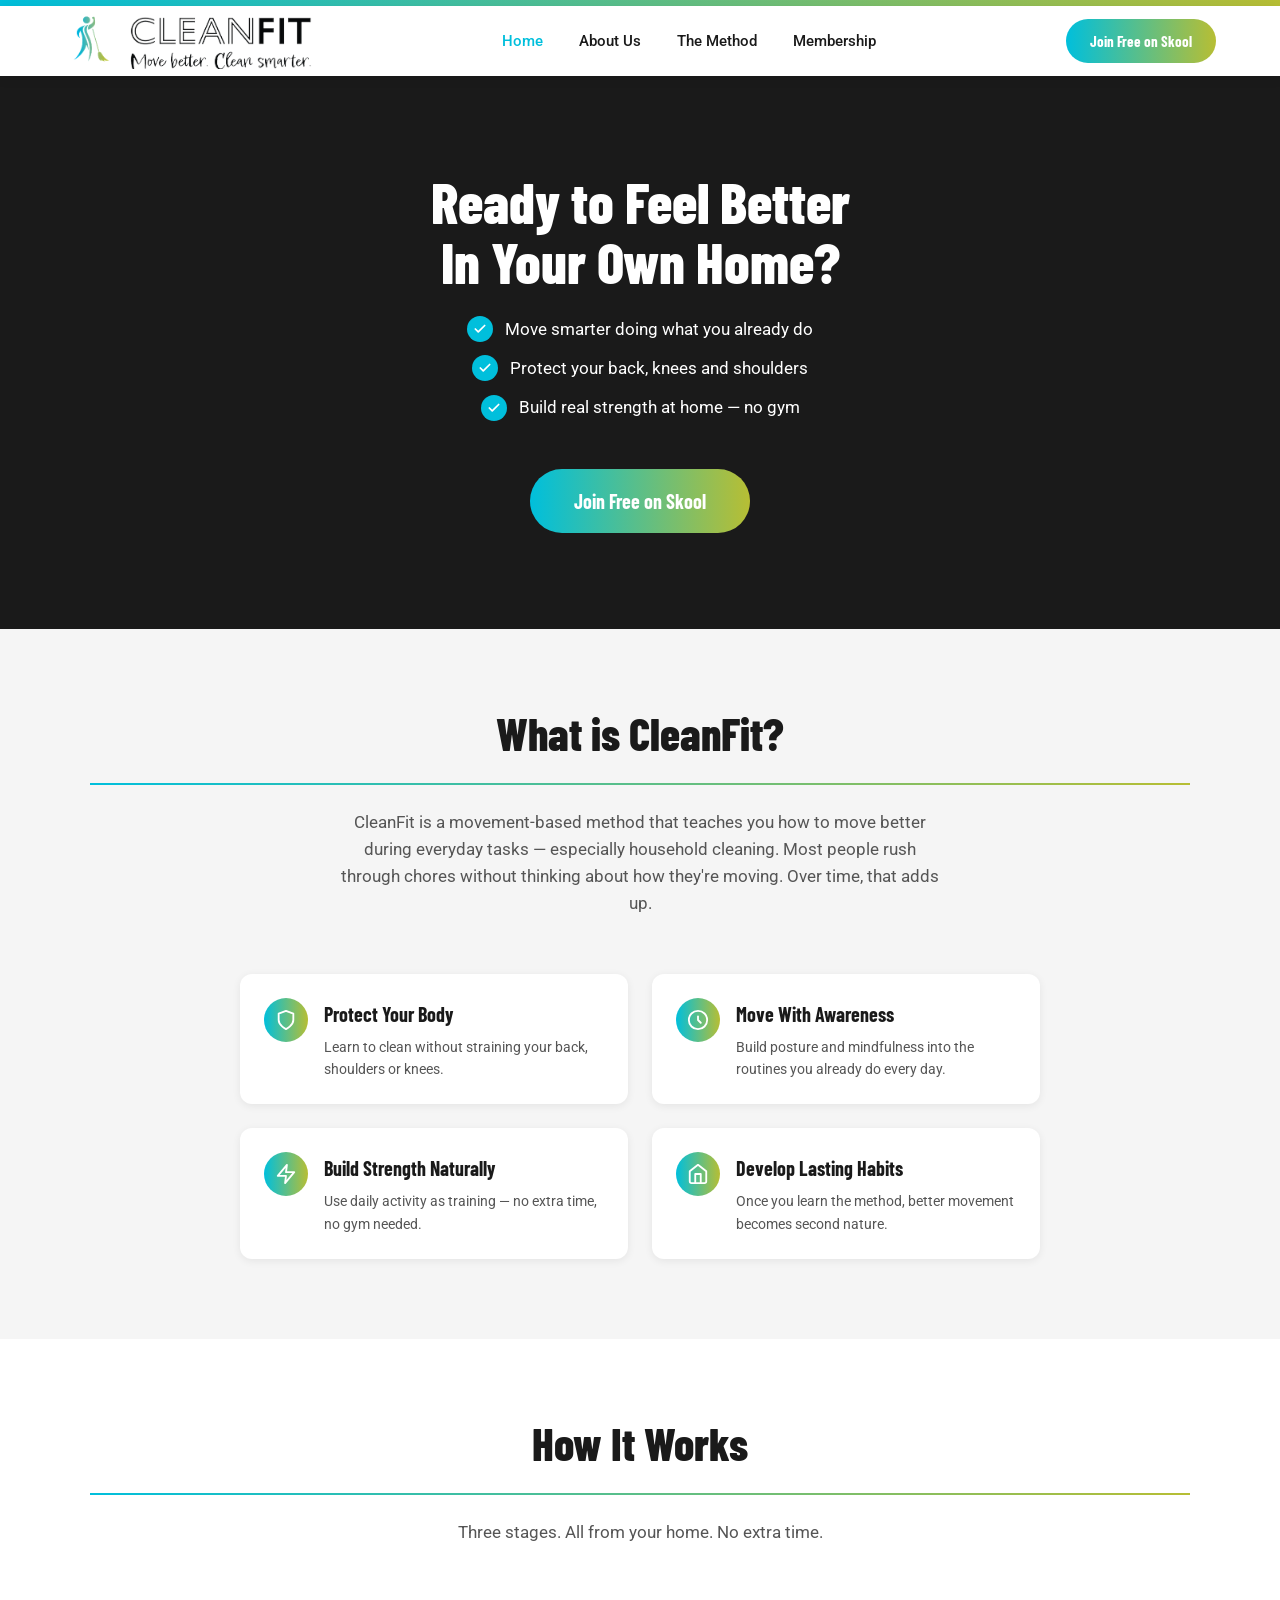
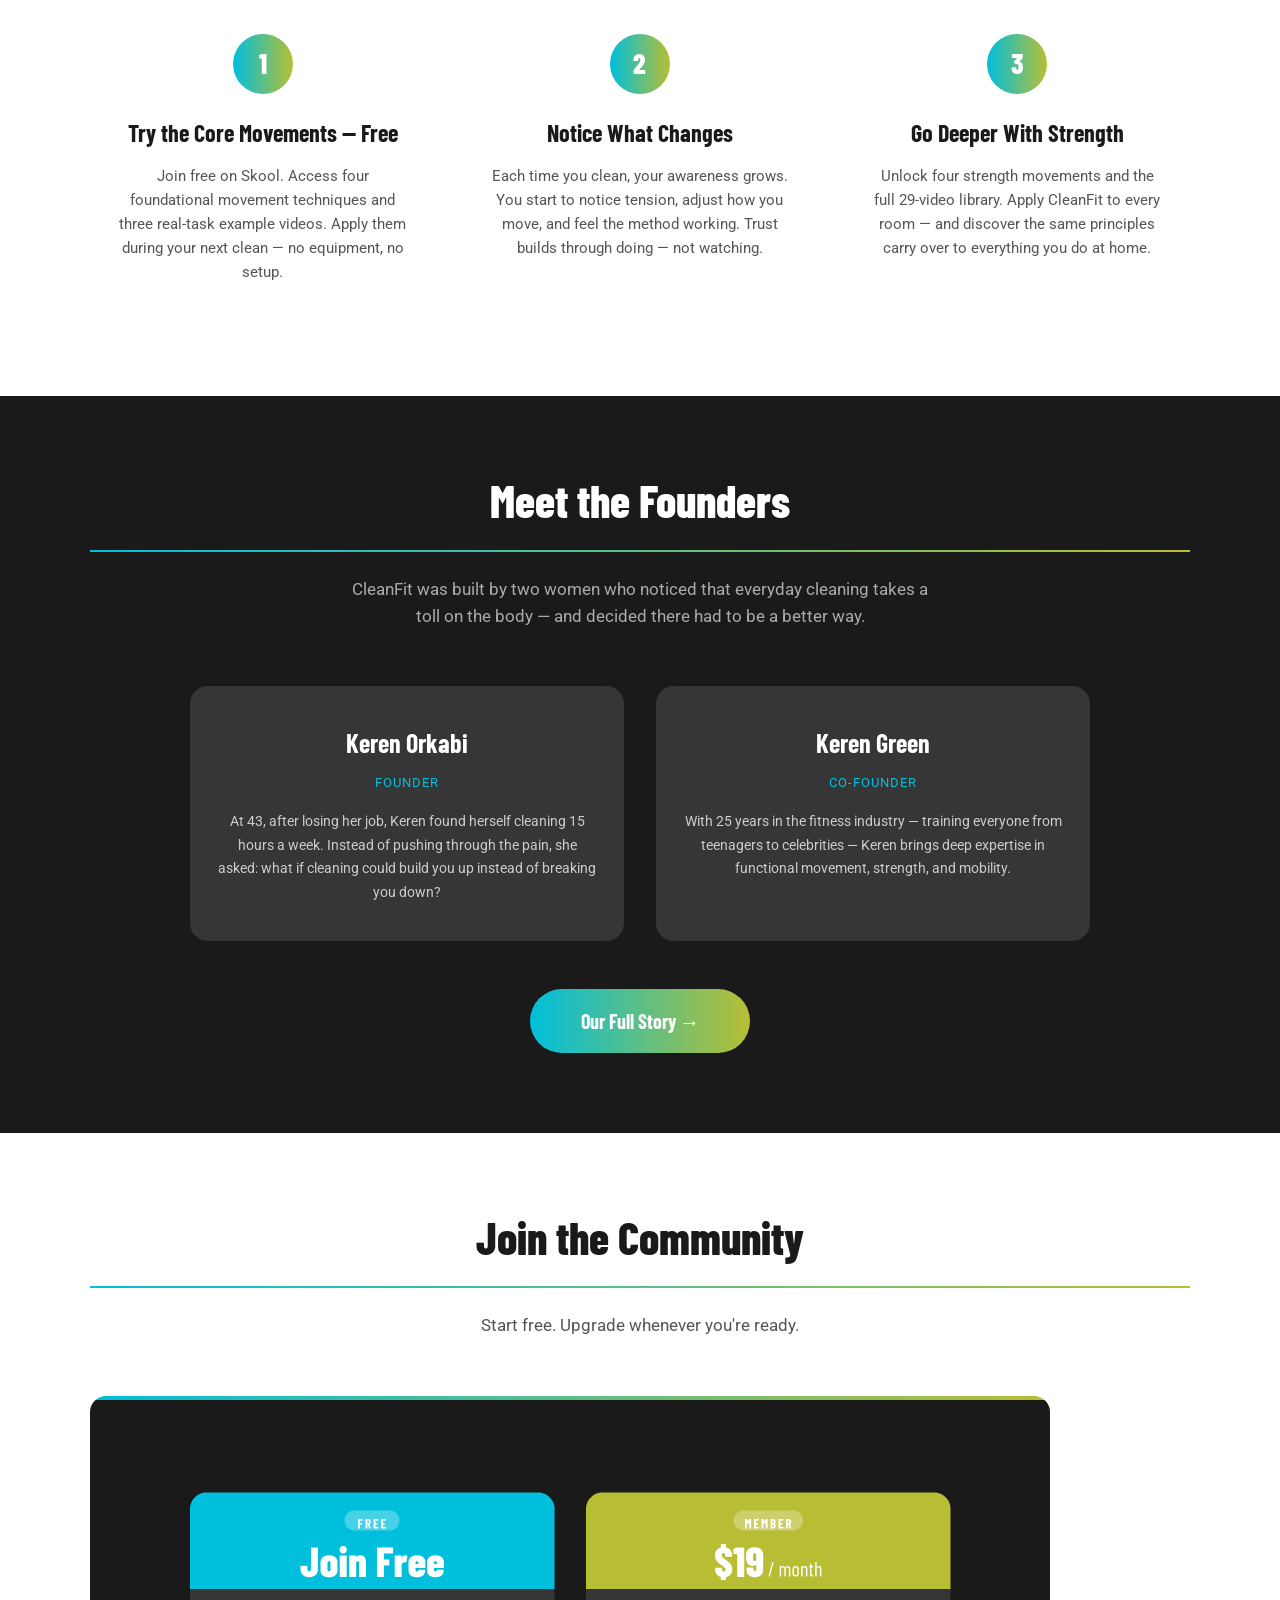
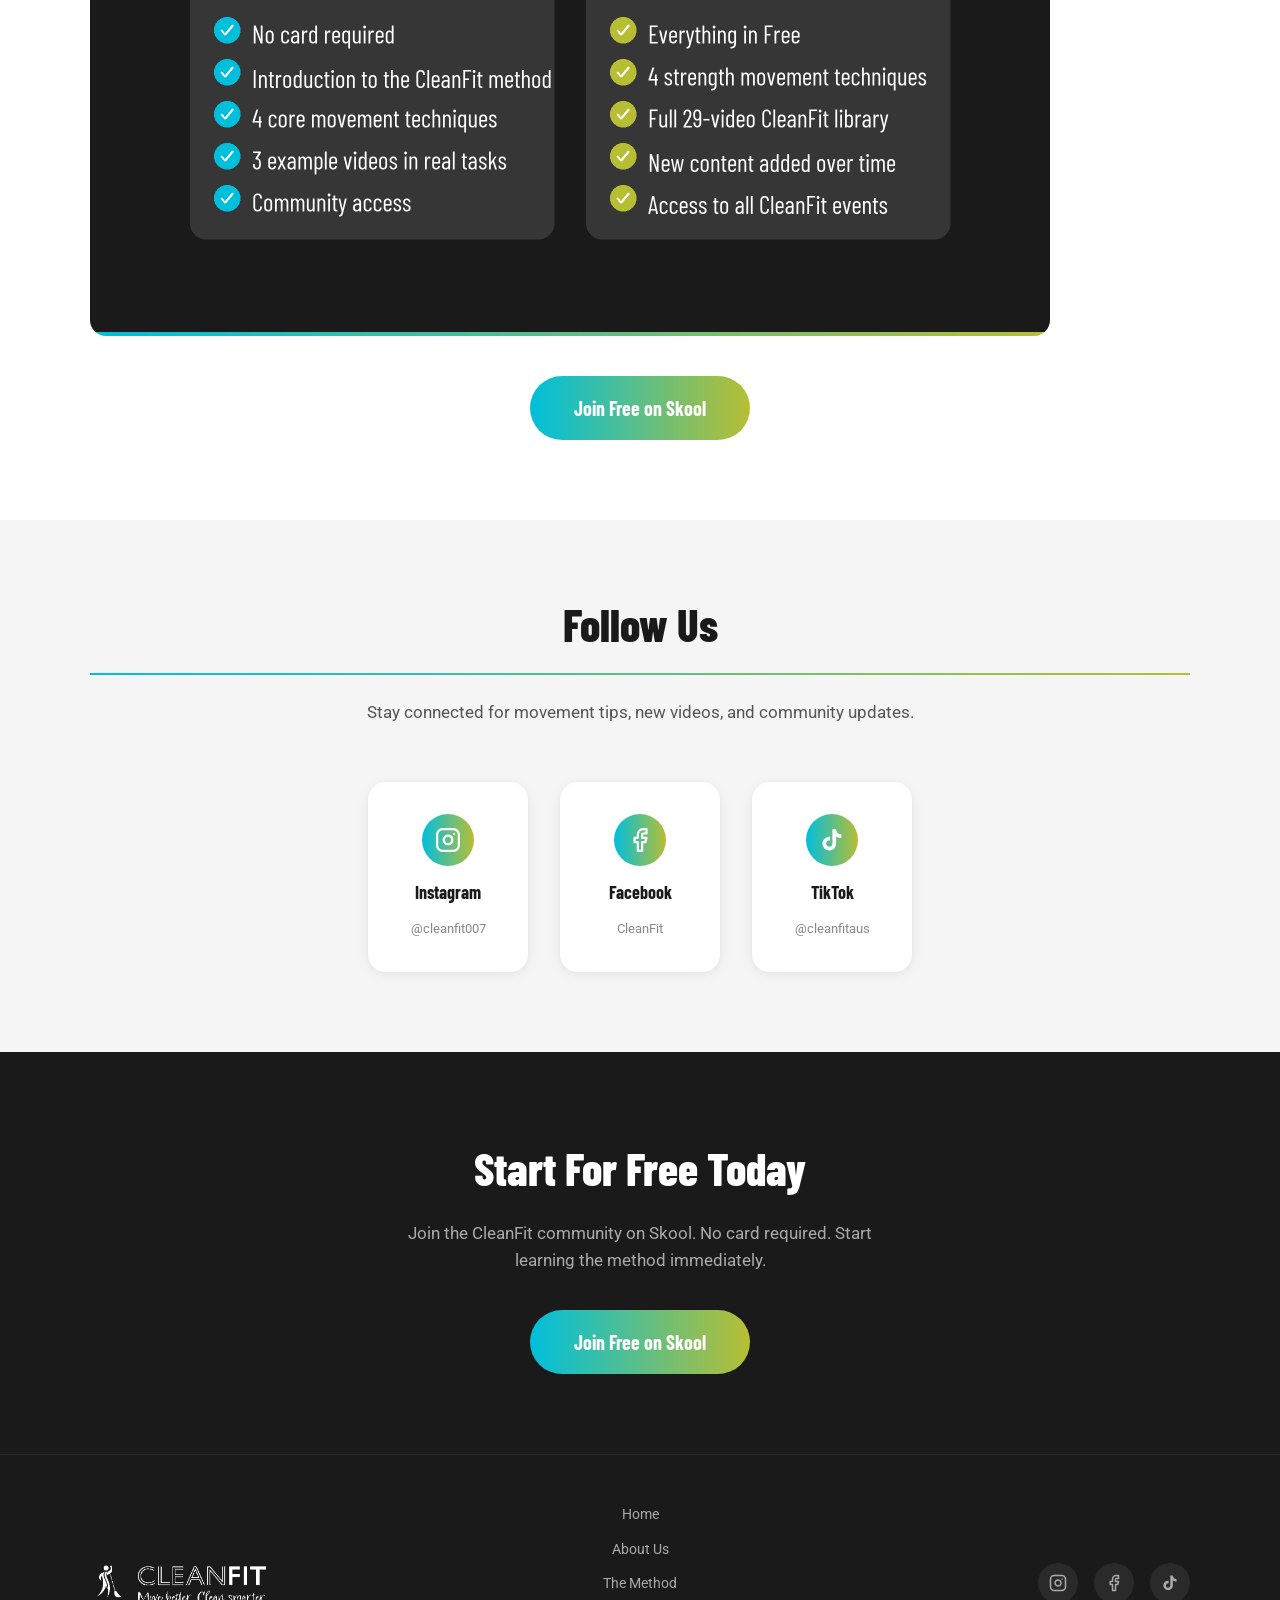
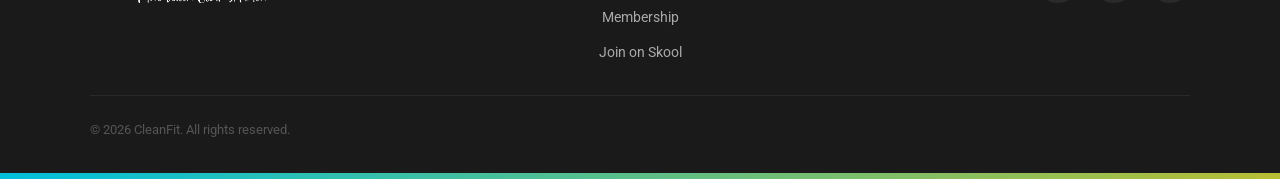
==== commit ecb8bee9: "update: enlarge pricing card image and add padding above CTA button" ====
--- a/index.html
+++ b/index.html
@@ -185,8 +185,8 @@
         <hr class="gradient-divider">
         <p>Start free. Upgrade whenever you're ready.</p>
       </div>
-      <div style="text-align:center;">
-        <img src="assets/cleanfit-pricing-cards.png" alt="CleanFit pricing — Free and Member plans" style="max-width:100%; width:860px; border-radius:16px;">
+      <div style="text-align:center; margin-bottom:40px;">
+        <img src="assets/cleanfit-pricing-cards.png" alt="CleanFit pricing — Free and Member plans" style="max-width:100%; width:960px; border-radius:16px;">
       </div>
       <div class="pricing-cta">
         <a href="https://skool.com/cleanfit-4514" target="_blank" class="btn-primary">Join Free on Skool</a>
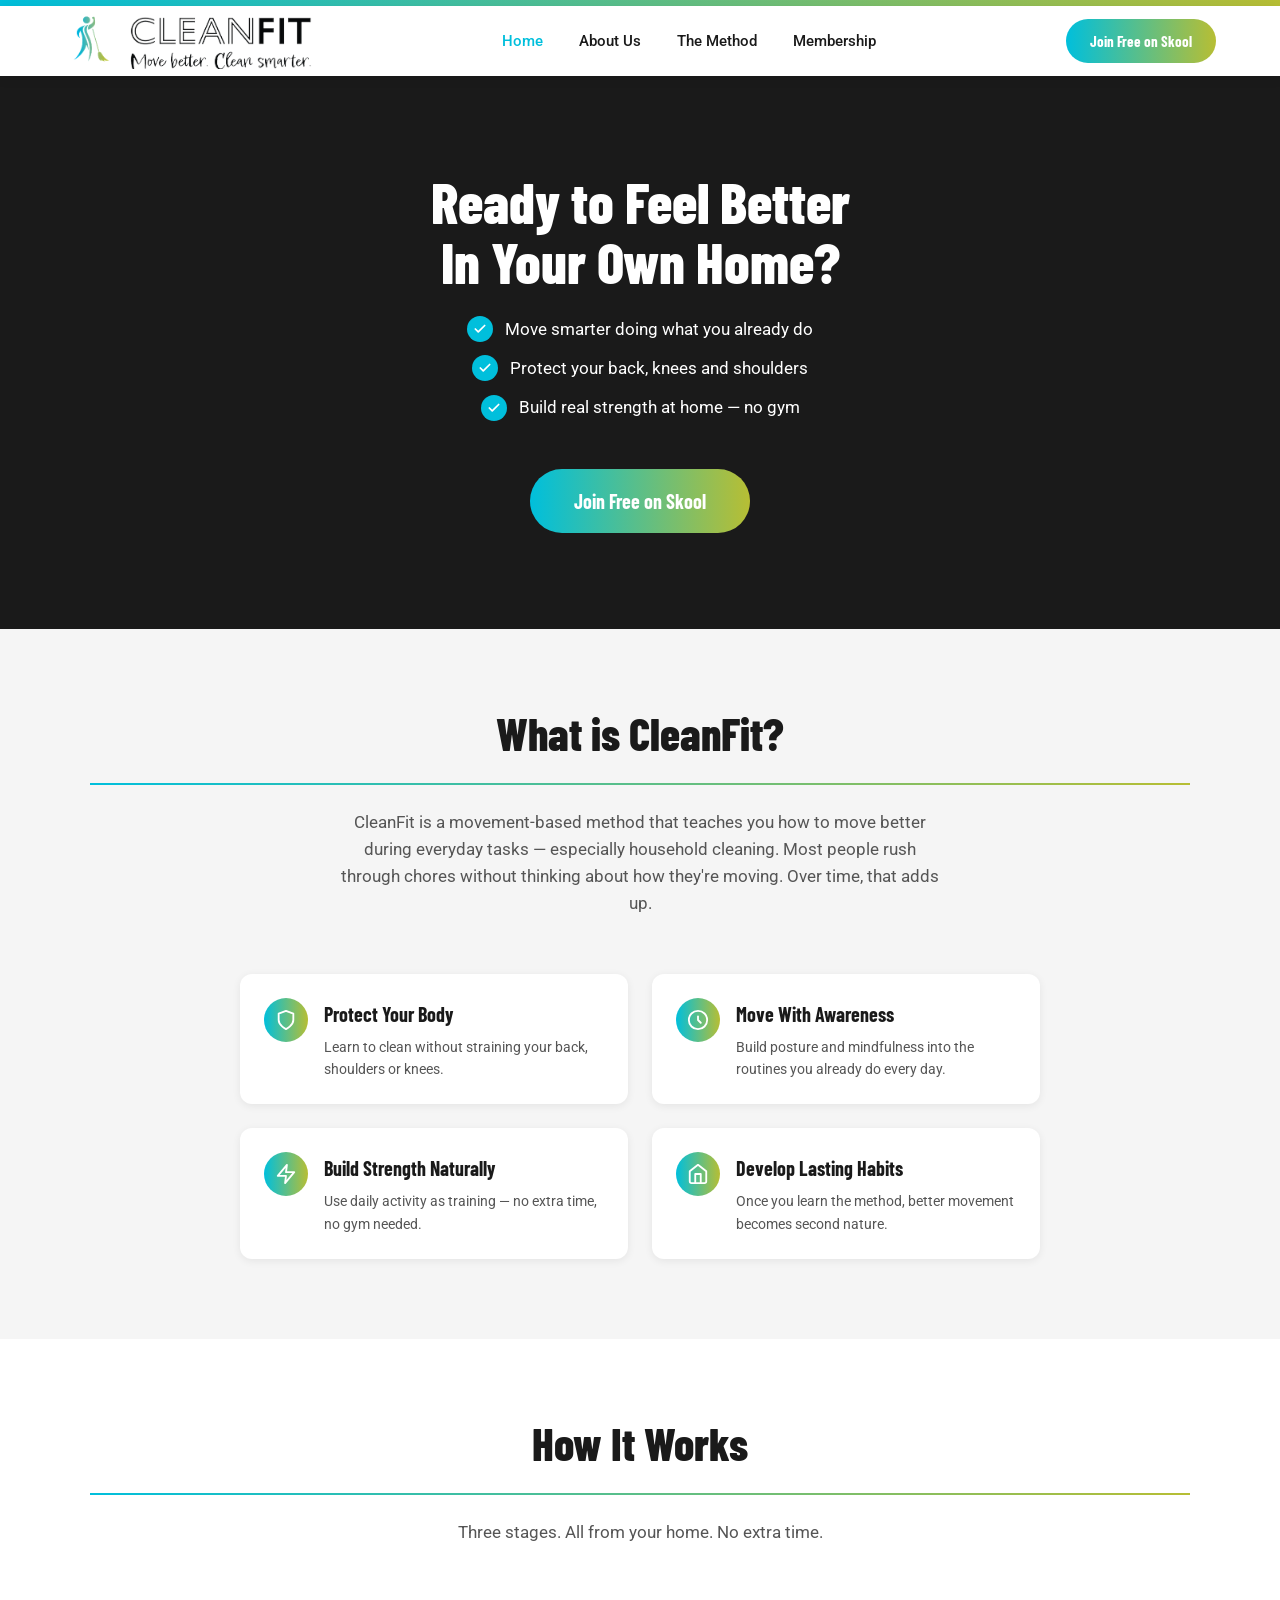
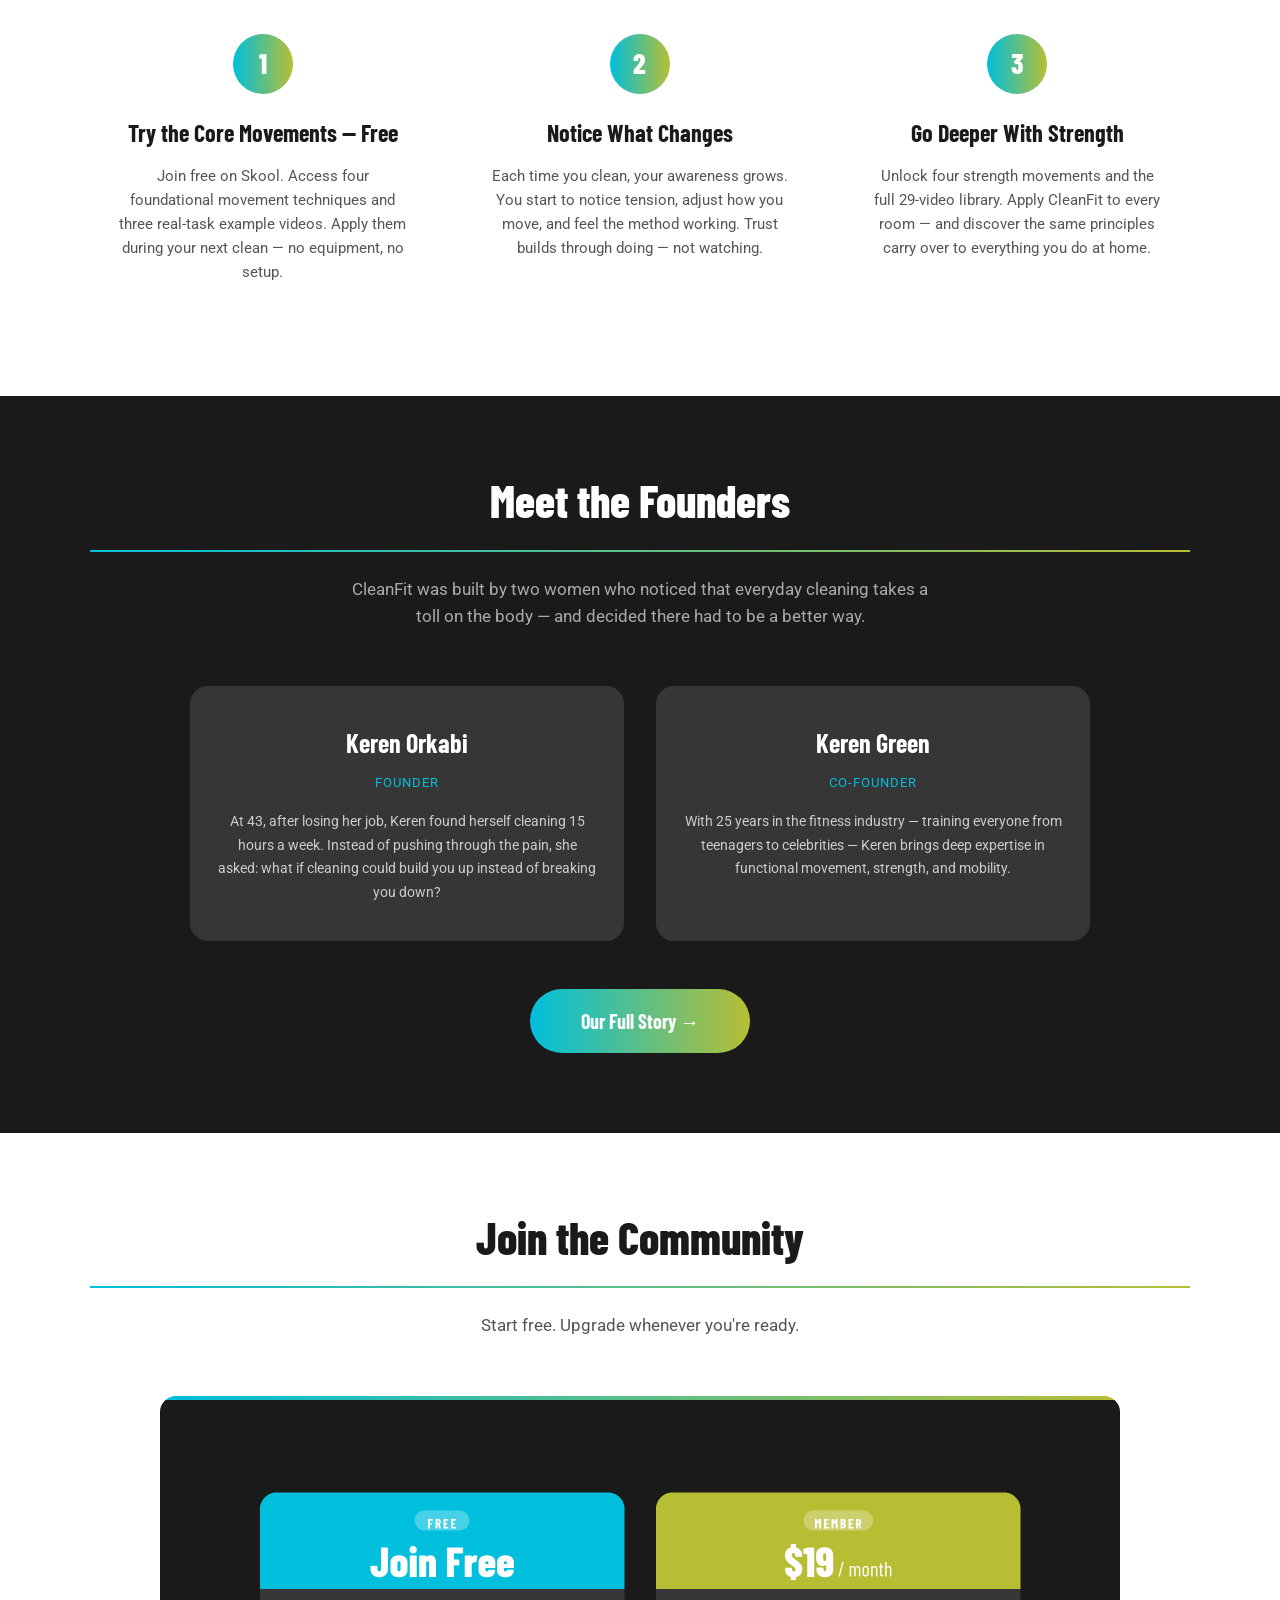
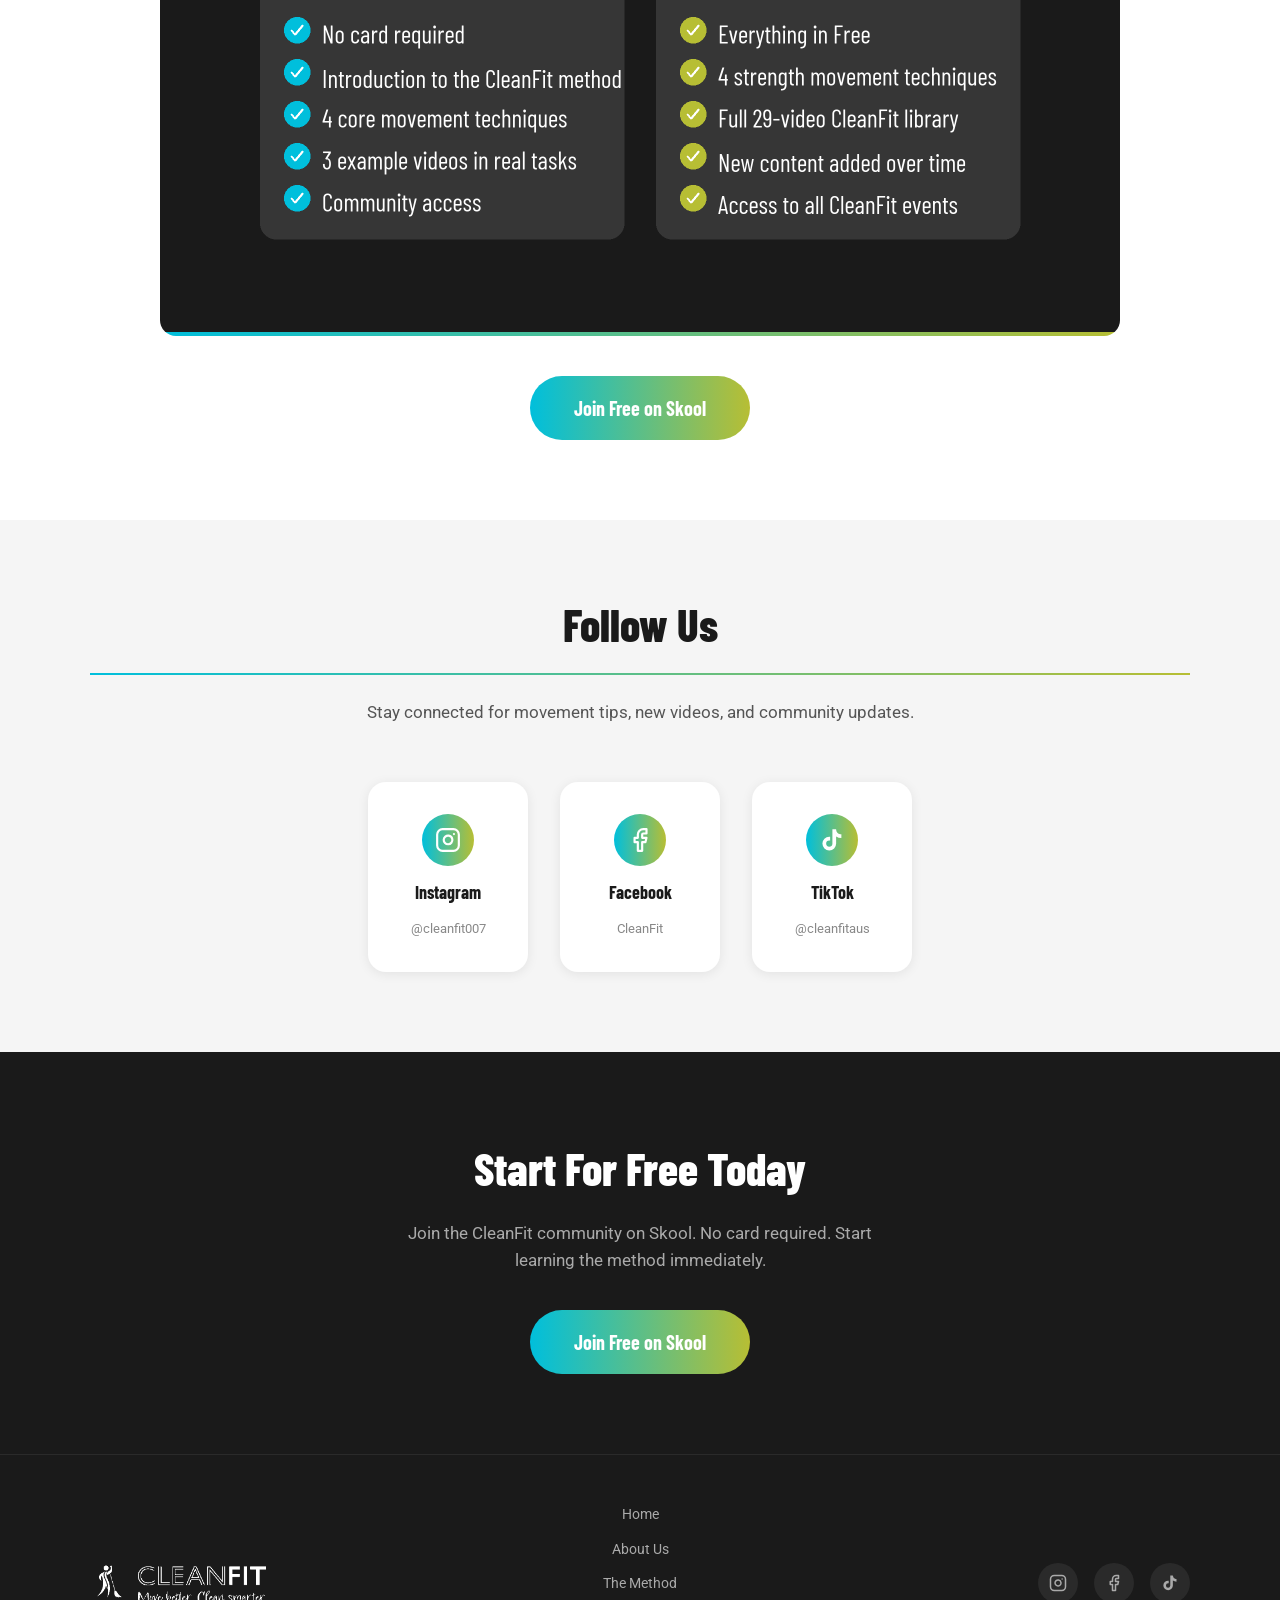
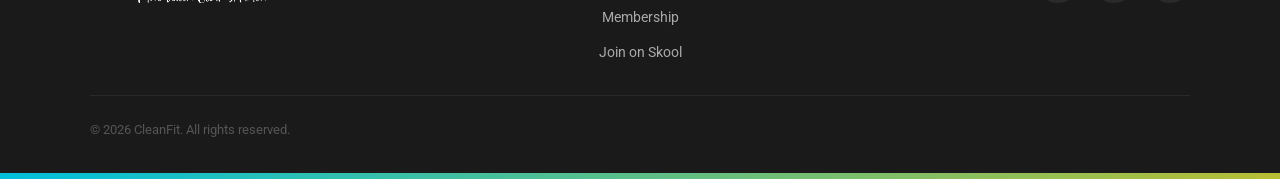
==== commit 394ee912: "update: centre pricing card image with flexbox" ====
--- a/index.html
+++ b/index.html
@@ -185,7 +185,7 @@
         <hr class="gradient-divider">
         <p>Start free. Upgrade whenever you're ready.</p>
       </div>
-      <div style="text-align:center; margin-bottom:40px;">
+      <div style="display:flex; justify-content:center; align-items:center; margin-bottom:40px;">
         <img src="assets/cleanfit-pricing-cards.png" alt="CleanFit pricing — Free and Member plans" style="max-width:100%; width:960px; border-radius:16px;">
       </div>
       <div class="pricing-cta">
